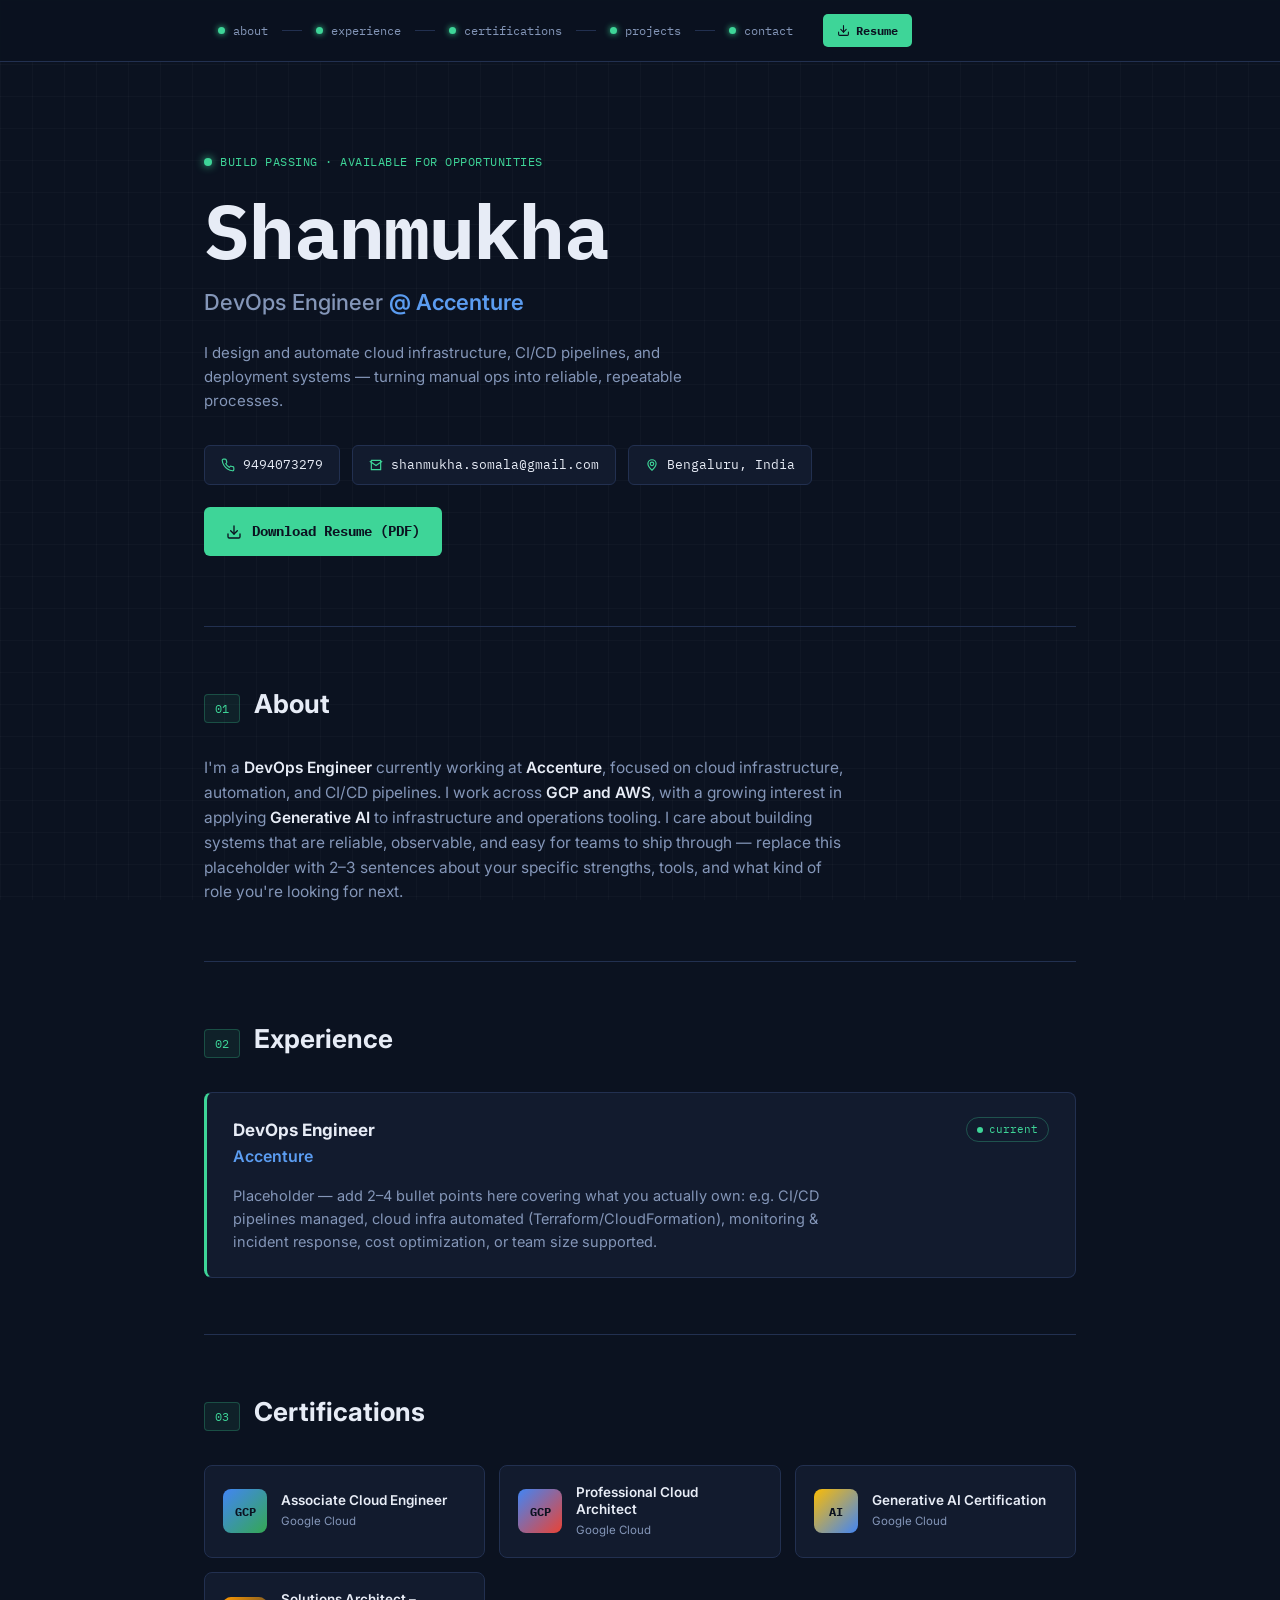
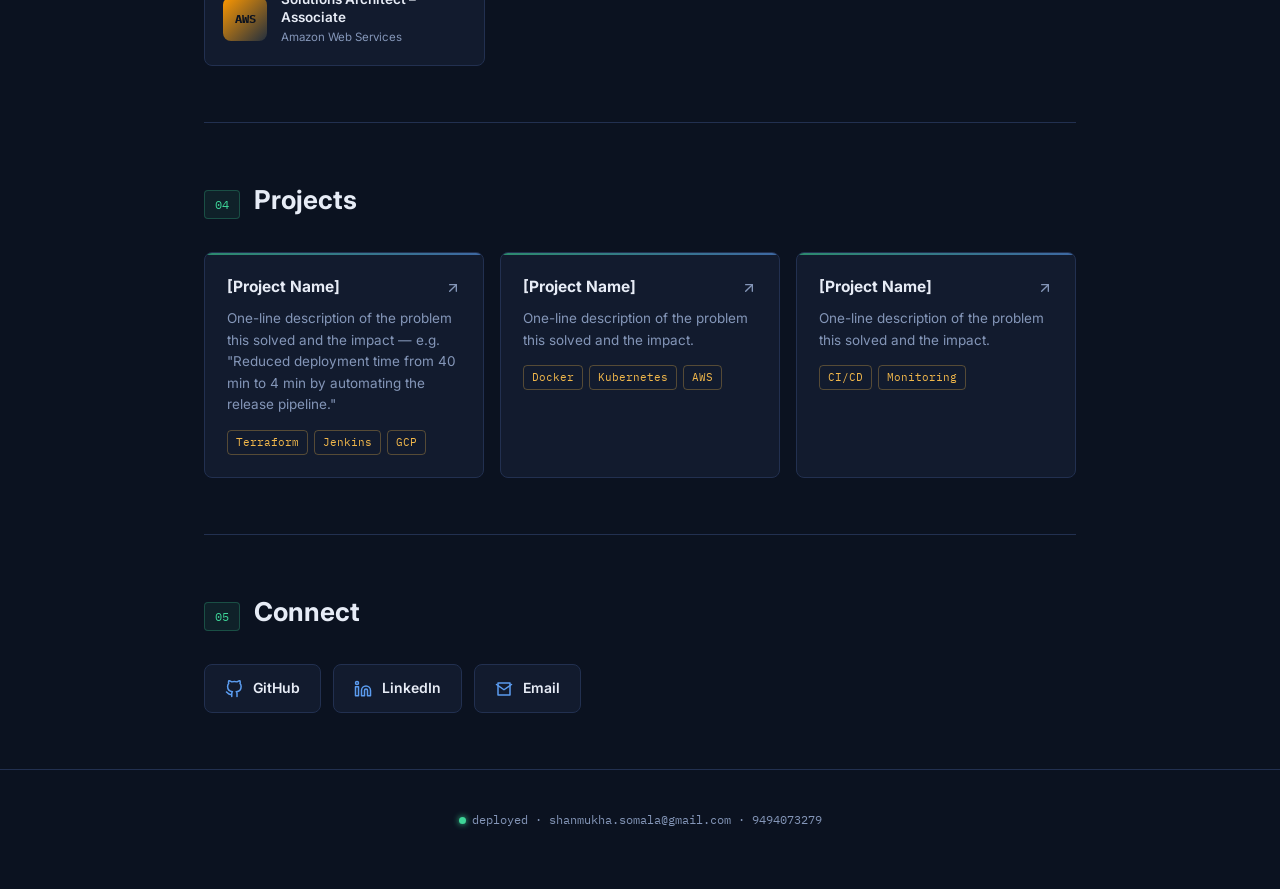
==== shanmukha-tech/index.html @ 74edc255 "version1" ====
<!DOCTYPE html>
<html lang="en">
<head>
<meta charset="UTF-8">
<meta name="viewport" content="width=device-width, initial-scale=1.0">
<title>Shanmukha — DevOps Engineer</title>
<link rel="preconnect" href="https://fonts.googleapis.com">
<link href="https://fonts.googleapis.com/css2?family=IBM+Plex+Mono:wght@400;500;600;700&family=Inter:wght@400;500;600;700;800&display=swap" rel="stylesheet">
<link rel="stylesheet" href="style.css">
</head>
<body>

<div class="bg-grid"></div>

<nav class="pipeline-nav">
  <div class="pipeline-track">
    <a class="pipe-stage" href="#about"><span class="pipe-dot"></span>about</a>
    <span class="pipe-connector"></span>
    <a class="pipe-stage" href="#experience"><span class="pipe-dot"></span>experience</a>
    <span class="pipe-connector"></span>
    <a class="pipe-stage" href="#certifications"><span class="pipe-dot"></span>certifications</a>
    <span class="pipe-connector"></span>
    <a class="pipe-stage" href="#projects"><span class="pipe-dot"></span>projects</a>
    <span class="pipe-connector"></span>
    <a class="pipe-stage" href="#contact"><span class="pipe-dot"></span>contact</a>
    <a class="nav-resume-btn" href="Shanmukha_DevOps_Resume.pdf" download>
      <svg viewBox="0 0 24 24" fill="none" stroke-width="2" stroke-linecap="round" stroke-linejoin="round"><path d="M21 15v4a2 2 0 0 1-2 2H5a2 2 0 0 1-2-2v-4"></path><polyline points="7 10 12 15 17 10"></polyline><line x1="12" y1="15" x2="12" y2="3"></line></svg>
      <span>Resume</span>
    </a>
  </div>
</nav>

<div class="wrap">

  <!-- HERO -->
  <section class="hero" style="border-top:none;">
    <div class="status-line"><span class="dot"></span>BUILD PASSING · AVAILABLE FOR OPPORTUNITIES</div>
    <h1 class="name">Shanmukha</h1>
    <div class="role">DevOps Engineer <span class="highlight">@ Accenture</span></div>
    <p class="tagline">I design and automate cloud infrastructure, CI/CD pipelines, and deployment systems — turning manual ops into reliable, repeatable processes.</p>

    <div class="contact-row">
      <a class="contact-chip" href="tel:+919494073279">
        <svg viewBox="0 0 24 24" fill="none" stroke-width="2" stroke-linecap="round" stroke-linejoin="round"><path d="M22 16.92v3a2 2 0 0 1-2.18 2 19.79 19.79 0 0 1-8.63-3.07 19.5 19.5 0 0 1-6-6 19.79 19.79 0 0 1-3.07-8.67A2 2 0 0 1 4.11 2h3a2 2 0 0 1 2 1.72c.127.96.361 1.903.7 2.81a2 2 0 0 1-.45 2.11L8.09 9.91a16 16 0 0 0 6 6l1.27-1.27a2 2 0 0 1 2.11-.45c.907.339 1.85.573 2.81.7A2 2 0 0 1 22 16.92z"></path></svg>
        9494073279
      </a>
      <a class="contact-chip email-link" href="https://mail.google.com/mail/?view=cm&fs=1&to=shanmukha.somala@gmail.com" target="_blank" rel="noopener">
        <svg viewBox="0 0 24 24" fill="none" stroke-width="2" stroke-linecap="round" stroke-linejoin="round"><path d="M4 4h16v16H4z"></path><path d="M22 6l-10 7L2 6"></path></svg>
        shanmukha.somala@gmail.com
      </a>
      <a class="contact-chip" href="#contact">
        <svg viewBox="0 0 24 24" fill="none" stroke-width="2" stroke-linecap="round" stroke-linejoin="round"><circle cx="12" cy="10" r="3"></circle><path d="M12 21s-7-6.1-7-11a7 7 0 0 1 14 0c0 4.9-7 11-7 11z"></path></svg>
        Bengaluru, India
      </a>
    </div>

    <a class="resume-cta" href="Shanmukha_DevOps_Resume.pdf" download>
      <svg viewBox="0 0 24 24" fill="none" stroke-width="2" stroke-linecap="round" stroke-linejoin="round"><path d="M21 15v4a2 2 0 0 1-2 2H5a2 2 0 0 1-2-2v-4"></path><polyline points="7 10 12 15 17 10"></polyline><line x1="12" y1="15" x2="12" y2="3"></line></svg>
      Download Resume (PDF)
    </a>
  </section>

  <!-- ABOUT -->
  <section id="about">
    <div class="section-head">
      <span class="section-tag">01</span>
      <h2 class="section-title">About</h2>
    </div>
    <p class="about-text">
      I'm a <strong>DevOps Engineer</strong> currently working at <strong>Accenture</strong>, focused on cloud infrastructure, automation, and CI/CD pipelines. I work across <strong>GCP and AWS</strong>, with a growing interest in applying <strong>Generative AI</strong> to infrastructure and operations tooling. I care about building systems that are reliable, observable, and easy for teams to ship through — replace this placeholder with 2–3 sentences about your specific strengths, tools, and what kind of role you're looking for next.
    </p>
  </section>

  <!-- EXPERIENCE -->
  <section id="experience">
    <div class="section-head">
      <span class="section-tag">02</span>
      <h2 class="section-title">Experience</h2>
    </div>
    <div class="exp-card">
      <div class="exp-top">
        <div>
          <div class="exp-role">DevOps Engineer</div>
          <div class="exp-org">Accenture</div>
        </div>
        <div class="exp-badge"><span class="dot"></span>current</div>
      </div>
      <p class="exp-desc">
        Placeholder — add 2–4 bullet points here covering what you actually own: e.g. CI/CD pipelines managed, cloud infra automated (Terraform/CloudFormation), monitoring & incident response, cost optimization, or team size supported.
      </p>
    </div>
  </section>

  <!-- CERTIFICATIONS -->
  <section id="certifications">
    <div class="section-head">
      <span class="section-tag">03</span>
      <h2 class="section-title">Certifications</h2>
    </div>
    <div class="cert-grid">

      <div class="cert-card">
        <div class="cert-badge" style="background:linear-gradient(135deg,#4285F4,#34A853);">GCP</div>
        <div>
          <div class="cert-name">Associate Cloud Engineer</div>
          <div class="cert-issuer">Google Cloud</div>
        </div>
      </div>

      <div class="cert-card">
        <div class="cert-badge" style="background:linear-gradient(135deg,#4285F4,#EA4335);">GCP</div>
        <div>
          <div class="cert-name">Professional Cloud Architect</div>
          <div class="cert-issuer">Google Cloud</div>
        </div>
      </div>

      <div class="cert-card">
        <div class="cert-badge" style="background:linear-gradient(135deg,#FBBC05,#4285F4);">AI</div>
        <div>
          <div class="cert-name">Generative AI Certification</div>
          <div class="cert-issuer">Google Cloud</div>
        </div>
      </div>

      <div class="cert-card">
        <div class="cert-badge" style="background:linear-gradient(135deg,#FF9900,#232F3E);">AWS</div>
        <div>
          <div class="cert-name">Solutions Architect – Associate</div>
          <div class="cert-issuer">Amazon Web Services</div>
        </div>
      </div>

    </div>
    <!-- <p class="placeholder-note">Note: I used simple monogram badges instead of the official provider logos to keep this file dependency-free and avoid trademark logo usage. Swap in the real cert badge images/logos from your credential emails if you'd like the authentic look — happy to wire that up if you share the image files.</p> -->
  </section>

  <!-- PROJECTS -->
  <section id="projects">
    <div class="section-head">
      <span class="section-tag">04</span>
      <h2 class="section-title">Projects</h2>
    </div>
    <div class="project-grid">
      <a class="project-card" href="https://github.com/your-username/project-one" target="_blank" rel="noopener">
        <div class="project-top">
          <div class="project-name">[Project Name]</div>
          <svg class="project-link-icon" viewBox="0 0 24 24" fill="none" stroke-width="2" stroke-linecap="round" stroke-linejoin="round"><path d="M7 17L17 7"></path><path d="M7 7h10v10"></path></svg>
        </div>
        <p class="project-desc">One-line description of the problem this solved and the impact — e.g. "Reduced deployment time from 40 min to 4 min by automating the release pipeline."</p>
        <div class="project-stack">
          <span class="stack-pill">Terraform</span>
          <span class="stack-pill">Jenkins</span>
          <span class="stack-pill">GCP</span>
        </div>
      </a>
      <a class="project-card" href="https://github.com/your-username/project-two" target="_blank" rel="noopener">
        <div class="project-top">
          <div class="project-name">[Project Name]</div>
          <svg class="project-link-icon" viewBox="0 0 24 24" fill="none" stroke-width="2" stroke-linecap="round" stroke-linejoin="round"><path d="M7 17L17 7"></path><path d="M7 7h10v10"></path></svg>
        </div>
        <p class="project-desc">One-line description of the problem this solved and the impact.</p>
        <div class="project-stack">
          <span class="stack-pill">Docker</span>
          <span class="stack-pill">Kubernetes</span>
          <span class="stack-pill">AWS</span>
        </div>
      </a>
      <a class="project-card" href="https://github.com/your-username/project-three" target="_blank" rel="noopener">
        <div class="project-top">
          <div class="project-name">[Project Name]</div>
          <svg class="project-link-icon" viewBox="0 0 24 24" fill="none" stroke-width="2" stroke-linecap="round" stroke-linejoin="round"><path d="M7 17L17 7"></path><path d="M7 7h10v10"></path></svg>
        </div>
        <p class="project-desc">One-line description of the problem this solved and the impact.</p>
        <div class="project-stack">
          <span class="stack-pill">CI/CD</span>
          <span class="stack-pill">Monitoring</span>
        </div>
      </a>
    </div>
    <!-- <p class="placeholder-note">These are placeholder project cards — the whole card links out to GitHub. Replace the href on each card (currently github.com/your-username/...) with your real repo URLs, plus the names, descriptions, and stack pills.</p> -->
  </section>

  <!-- CONTACT / SOCIALS -->
  <section id="contact">
    <div class="section-head">
      <span class="section-tag">05</span>
      <h2 class="section-title">Connect</h2>
    </div>
    <div class="social-row">
      <a class="social-chip" href="https://github.com/shanmukhac" target="_blank" rel="noopener">
        <svg viewBox="0 0 24 24" fill="none" stroke-width="2" stroke-linecap="round" stroke-linejoin="round"><path d="M9 19c-5 1.5-5-2.5-7-3m14 6v-3.87a3.37 3.37 0 0 0-.94-2.61c3.14-.35 6.44-1.54 6.44-7A5.44 5.44 0 0 0 20 4.77 5.07 5.07 0 0 0 19.91 1S18.73.65 16 2.48a13.38 13.38 0 0 0-7 0C6.27.65 5.09 1 5.09 1A5.07 5.07 0 0 0 5 4.77a5.44 5.44 0 0 0-1.5 3.78c0 5.42 3.3 6.61 6.44 7A3.37 3.37 0 0 0 9 18.13V22"></path></svg>
        GitHub
      </a>
      <a class="social-chip" href="https://www.linkedin.com/in/sshanmukha/" target="_blank" rel="noopener">
        <svg viewBox="0 0 24 24" fill="none" stroke-width="2" stroke-linecap="round" stroke-linejoin="round"><path d="M16 8a6 6 0 0 1 6 6v7h-4v-7a2 2 0 0 0-2-2 2 2 0 0 0-2 2v7h-4v-7a6 6 0 0 1 6-6z"></path><rect x="2" y="9" width="4" height="12"></rect><circle cx="4" cy="4" r="2"></circle></svg>
        LinkedIn
      </a>
      <a class="social-chip email-link" href="https://mail.google.com/mail/?view=cm&fs=1&to=shanmukha.somala@gmail.com" target="_blank" rel="noopener">
        <svg viewBox="0 0 24 24" fill="none" stroke-width="2" stroke-linecap="round" stroke-linejoin="round"><path d="M4 4h16v16H4z"></path><path d="M22 6l-10 7L2 6"></path></svg>
        Email
      </a>
    </div>
    <!-- <p class="placeholder-note">Replace the GitHub / LinkedIn links above with your actual profile URLs.</p> -->
  </section>

</div>

<footer>
  <div class="wrap">
    <div class="footer-status"><span class="dot"></span>deployed · shanmukha.somala@gmail.com · 9494073279</div>
  </div>
</footer>


<script>
  // On phones, use mailto: (opens the native mail app).
  // On desktop, keep the Gmail web compose link (most desktop users
  // don't have a mail app configured, but do have Gmail in browser).
  (function () {
    var isMobile = /Android|iPhone|iPad|iPod/i.test(navigator.userAgent);
    if (isMobile) {
      document.querySelectorAll('.email-link').forEach(function (link) {
        link.setAttribute('href', 'mailto:shanmukha@gmail.com');
        link.removeAttribute('target');
      });
    }
  })();
</script>
</body>
</html>
---- shanmukha-tech/style.css ----
:root{
    --bg: #0B1220;
    --panel: #121B2E;
    --panel-2: #16213A;
    --line: #223050;
    --text: #E7ECF6;
    --muted: #8496B8;
    --green: #3ED598;
    --amber: #F2B84B;
    --blue: #5B9CF0;
    --mono: 'IBM Plex Mono', monospace;
    --sans: 'Inter', sans-serif;
  }
  *{ box-sizing:border-box; margin:0; padding:0; }
  html{ scroll-behavior:smooth; }
  body{
    background:var(--bg);
    color:var(--text);
    font-family:var(--sans);
    line-height:1.6;
    -webkit-font-smoothing:antialiased;
  }
  a{ color:inherit; text-decoration:none; }
  .wrap{ max-width:920px; margin:0 auto; padding:0 24px; }

  /* background grid texture */
  .bg-grid{
    position:fixed; inset:0; z-index:-1;
    background-image:
      linear-gradient(rgba(255,255,255,0.025) 1px, transparent 1px),
      linear-gradient(90deg, rgba(255,255,255,0.025) 1px, transparent 1px);
    background-size: 32px 32px;
  }

  /* ---------- Pipeline Nav ---------- */
  .pipeline-nav{
    position:sticky; top:0; z-index:50;
    background:rgba(11,18,32,0.9);
    backdrop-filter:blur(8px);
    border-bottom:1px solid var(--line);
  }
  .pipeline-track{
    display:flex; align-items:center; gap:0;
    overflow-x:auto;
    padding:14px 24px;
    max-width:920px; margin:0 auto;
    font-family:var(--mono);
    font-size:12px;
  }
  .pipe-stage{
    display:flex; align-items:center; gap:8px;
    padding:6px 14px;
    white-space:nowrap;
    color:var(--muted);
    border-radius:4px;
    transition:color .2s, background .2s;
  }
  .pipe-stage:hover{ color:var(--text); background:var(--panel-2); }
  .pipe-dot{ width:7px; height:7px; border-radius:50%; background:var(--green); box-shadow:0 0 6px var(--green); flex-shrink:0; }
  .pipe-connector{ width:20px; height:1px; background:var(--line); flex-shrink:0; }

  .nav-resume-btn{
    display:flex; align-items:center; gap:6px;
    margin-left:16px;
    background:var(--green);
    color:#0B1220;
    font-weight:700;
    padding:7px 14px;
    border-radius:5px;
    white-space:nowrap;
    transition:transform .15s, box-shadow .15s;
  }
  .nav-resume-btn svg{ width:13px; height:13px; stroke:#0B1220; }
  .nav-resume-btn:hover{ transform:translateY(-1px); box-shadow:0 4px 14px rgba(62,213,152,0.35); }

  .resume-cta{
    display:inline-flex; align-items:center; gap:10px;
    margin-top:22px;
    background:var(--green);
    color:#0B1220;
    font-family:var(--mono);
    font-weight:700;
    font-size:14px;
    padding:13px 22px;
    border-radius:6px;
    box-shadow:0 0 0 rgba(62,213,152,0);
    transition:transform .18s, box-shadow .18s;
  }
  .resume-cta svg{ width:16px; height:16px; stroke:#0B1220; }
  .resume-cta:hover{ transform:translateY(-2px); box-shadow:0 8px 22px rgba(62,213,152,0.35); }

  @media(max-width:640px){
    .nav-resume-btn span{ display:none; }
  }

  /* ---------- Hero ---------- */
  .hero{ padding:90px 0 70px; }
  .status-line{
    font-family:var(--mono); font-size:12px; color:var(--green);
    display:flex; align-items:center; gap:8px; margin-bottom:22px;
    letter-spacing:0.5px;
  }
  .status-line .dot{ width:8px; height:8px; border-radius:50%; background:var(--green); box-shadow:0 0 8px var(--green); animation:pulse 2s infinite; }
  @keyframes pulse{ 0%,100%{opacity:1;} 50%{opacity:0.4;} }

  h1.name{
    font-family:var(--mono);
    font-size:clamp(42px, 8vw, 76px);
    font-weight:700;
    letter-spacing:-1px;
    line-height:1;
    color:var(--text);
  }
  .role{
    margin-top:16px;
    font-size:clamp(18px,3vw,22px);
    color:var(--muted);
    font-weight:500;
  }
  .role .highlight{ color:var(--blue); font-weight:600; }

  .tagline{
    margin-top:20px;
    max-width:520px;
    color:var(--muted);
    font-size:15px;
  }

  .contact-row{
    display:flex; flex-wrap:wrap; gap:12px;
    margin-top:32px;
  }
  .contact-chip{
    display:flex; align-items:center; gap:8px;
    background:var(--panel);
    border:1px solid var(--line);
    padding:9px 16px;
    border-radius:6px;
    font-size:13px;
    font-family:var(--mono);
    color:var(--text);
    transition:border-color .2s, transform .2s;
  }
  .contact-chip:hover{ border-color:var(--green); transform:translateY(-2px); }
  .contact-chip svg{ width:14px; height:14px; stroke:var(--green); flex-shrink:0; }

  /* ---------- Section shell ---------- */
  section{ padding:56px 0; border-top:1px solid var(--line); }
  .section-head{
    display:flex; align-items:baseline; gap:14px;
    margin-bottom:32px;
  }
  .section-tag{
    font-family:var(--mono); font-size:12px; color:var(--green);
    background:rgba(62,213,152,0.08);
    border:1px solid rgba(62,213,152,0.25);
    padding:4px 10px; border-radius:4px;
  }
  .section-title{ font-size:26px; font-weight:700; }

  /* ---------- About ---------- */
  .about-text{ color:var(--muted); font-size:15.5px; max-width:640px; }
  .about-text strong{ color:var(--text); font-weight:600; }

  /* ---------- Experience ---------- */
  .exp-card{
    background:var(--panel);
    border:1px solid var(--line);
    border-left:3px solid var(--green);
    border-radius:8px;
    padding:24px 26px;
  }
  .exp-top{ display:flex; justify-content:space-between; align-items:flex-start; flex-wrap:wrap; gap:10px; }
  .exp-role{ font-size:17px; font-weight:700; }
  .exp-org{ color:var(--blue); font-weight:600; }
  .exp-badge{
    font-family:var(--mono); font-size:11px; color:var(--green);
    border:1px solid rgba(62,213,152,0.3);
    padding:3px 10px; border-radius:20px;
    display:flex; align-items:center; gap:6px;
  }
  .exp-badge .dot{ width:6px; height:6px; border-radius:50%; background:var(--green); }
  .exp-desc{ margin-top:14px; color:var(--muted); font-size:14.5px; max-width:600px; }

  /* ---------- Certifications ---------- */
  .cert-grid{
    display:grid;
    grid-template-columns:repeat(auto-fit, minmax(210px,1fr));
    gap:14px;
  }
  .cert-card{
    background:var(--panel);
    border:1px solid var(--line);
    border-radius:8px;
    padding:18px;
    display:flex; align-items:center; gap:14px;
    transition:border-color .2s, transform .2s;
  }
  .cert-card:hover{ transform:translateY(-3px); border-color:var(--line); }
  .cert-badge{
    width:44px; height:44px; border-radius:8px; flex-shrink:0;
    display:flex; align-items:center; justify-content:center;
    font-family:var(--mono); font-weight:700; font-size:12px;
    color:#0B1220;
  }
  .cert-name{ font-size:13.5px; font-weight:600; line-height:1.3; }
  .cert-issuer{ font-size:11.5px; color:var(--muted); margin-top:2px; }

  /* ---------- Projects ---------- */
  .project-grid{
    display:grid;
    grid-template-columns:repeat(auto-fit, minmax(260px,1fr));
    gap:16px;
  }
  .project-card{
    background:var(--panel);
    border:1px solid var(--line);
    border-radius:8px;
    padding:22px;
    position:relative;
    overflow:hidden;
    display:block;
    transition:border-color .2s, transform .2s, background .2s;
  }
  .project-card::before{
    content:"";
    position:absolute; top:0; left:0; right:0; height:2px;
    background:linear-gradient(90deg, var(--green), var(--blue));
    opacity:0.6;
  }
  .project-card:hover{
    border-color:var(--green);
    transform:translateY(-3px);
    background:var(--panel-2);
  }
  .project-top{ display:flex; align-items:center; justify-content:space-between; gap:10px; }
  .project-name{ font-weight:700; font-size:15.5px; }
  .project-link-icon{ width:16px; height:16px; stroke:var(--muted); flex-shrink:0; transition:stroke .2s, transform .2s; }
  .project-card:hover .project-link-icon{ stroke:var(--green); transform:translate(2px,-2px); }
  .project-desc{ margin-top:8px; color:var(--muted); font-size:13.5px; }
  .project-stack{ margin-top:14px; display:flex; flex-wrap:wrap; gap:6px; }
  .stack-pill{
    font-family:var(--mono); font-size:10.5px; color:var(--amber);
    border:1px solid rgba(242,184,75,0.3);
    padding:3px 8px; border-radius:4px;
  }
  .placeholder-note{
    margin-top:20px; font-size:12.5px; color:var(--muted);
    font-family:var(--mono); border-left:2px solid var(--amber); padding-left:10px;
  }

  /* ---------- Socials / Footer ---------- */
  .social-row{ display:flex; flex-wrap:wrap; gap:12px; }
  .social-chip{
    display:flex; align-items:center; gap:10px;
    background:var(--panel); border:1px solid var(--line);
    padding:12px 20px; border-radius:8px;
    font-size:14px; font-weight:600;
    transition:border-color .2s, transform .2s;
  }
  .social-chip:hover{ border-color:var(--blue); transform:translateY(-2px); }
  .social-chip svg{ width:18px; height:18px; stroke:var(--blue); }

  footer{
    border-top:1px solid var(--line);
    padding:40px 0 60px;
    text-align:center;
  }
  .footer-status{
    font-family:var(--mono); font-size:12px; color:var(--muted);
  }
  .footer-status .dot{ width:7px; height:7px; border-radius:50%; background:var(--green); display:inline-block; margin-right:6px; box-shadow:0 0 6px var(--green); }

  @media(max-width:600px){
    .hero{ padding:60px 0 40px; }
    section{ padding:44px 0; }
  }
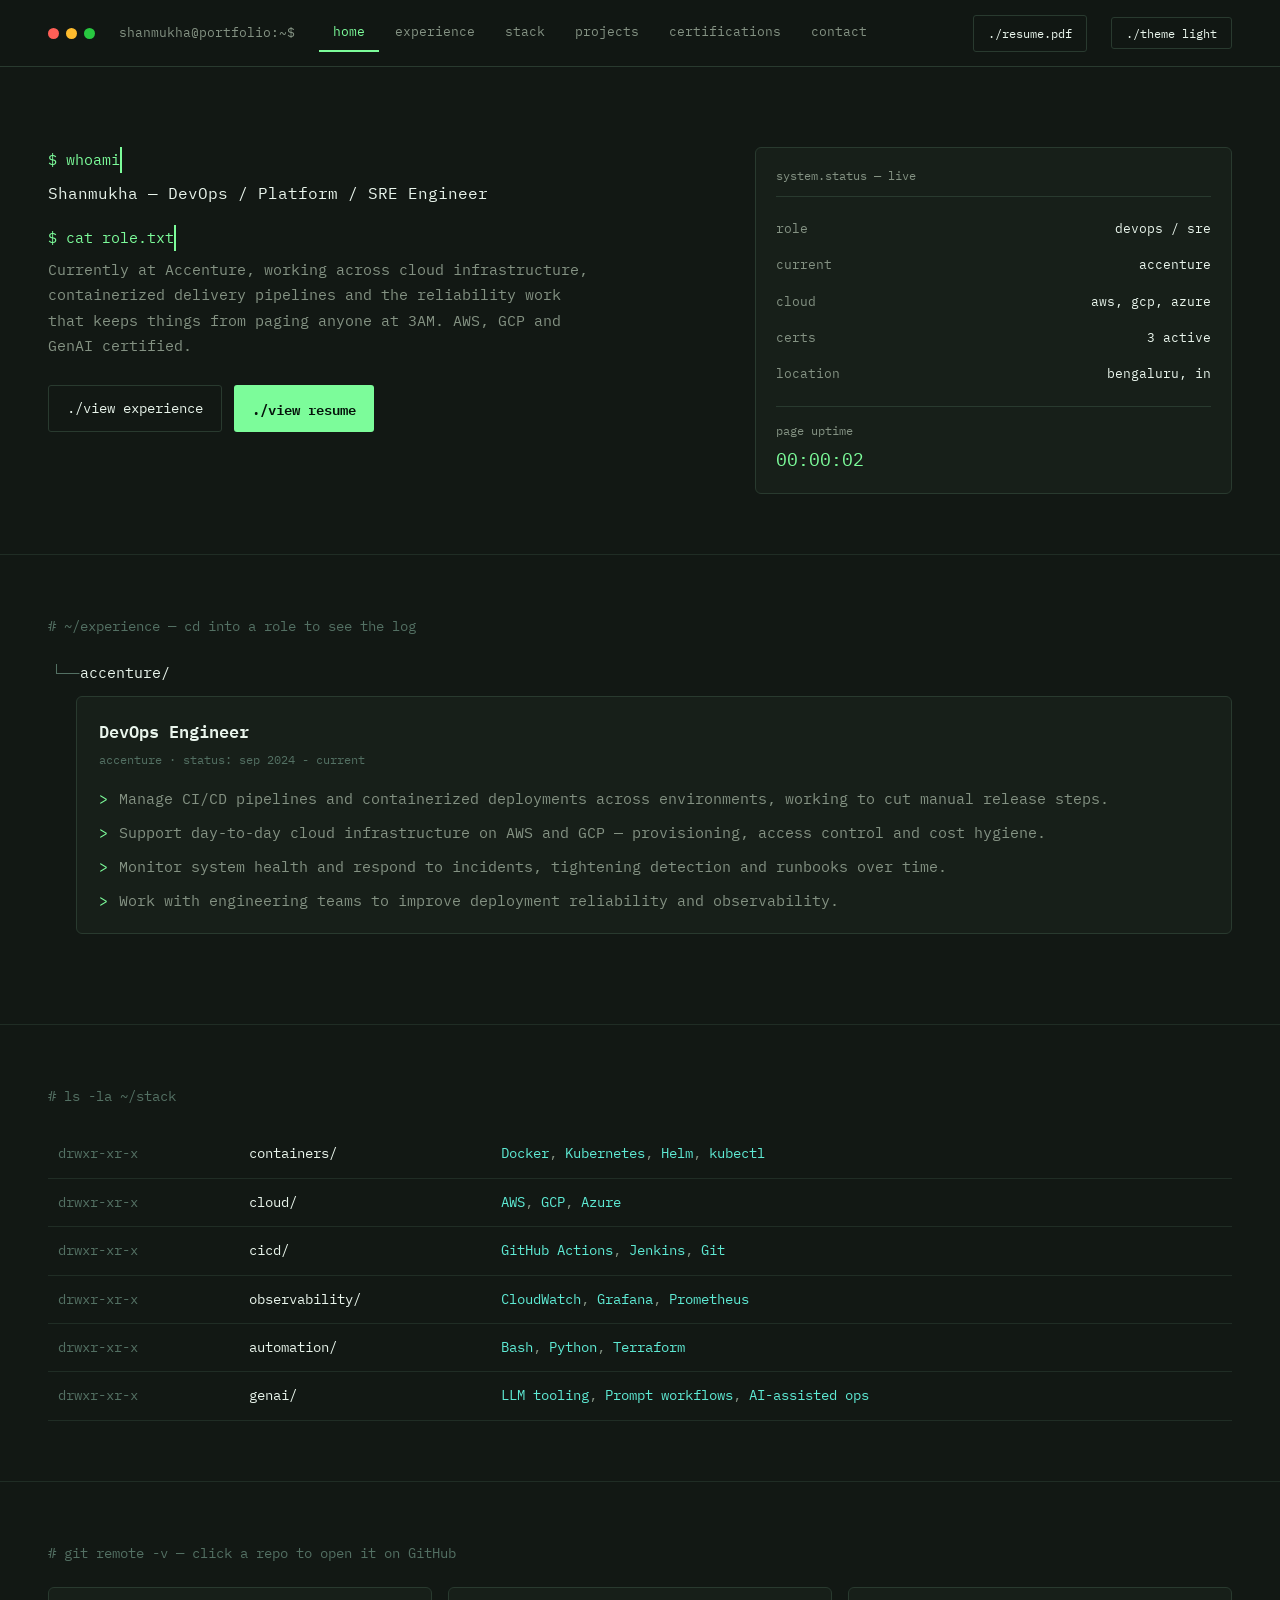
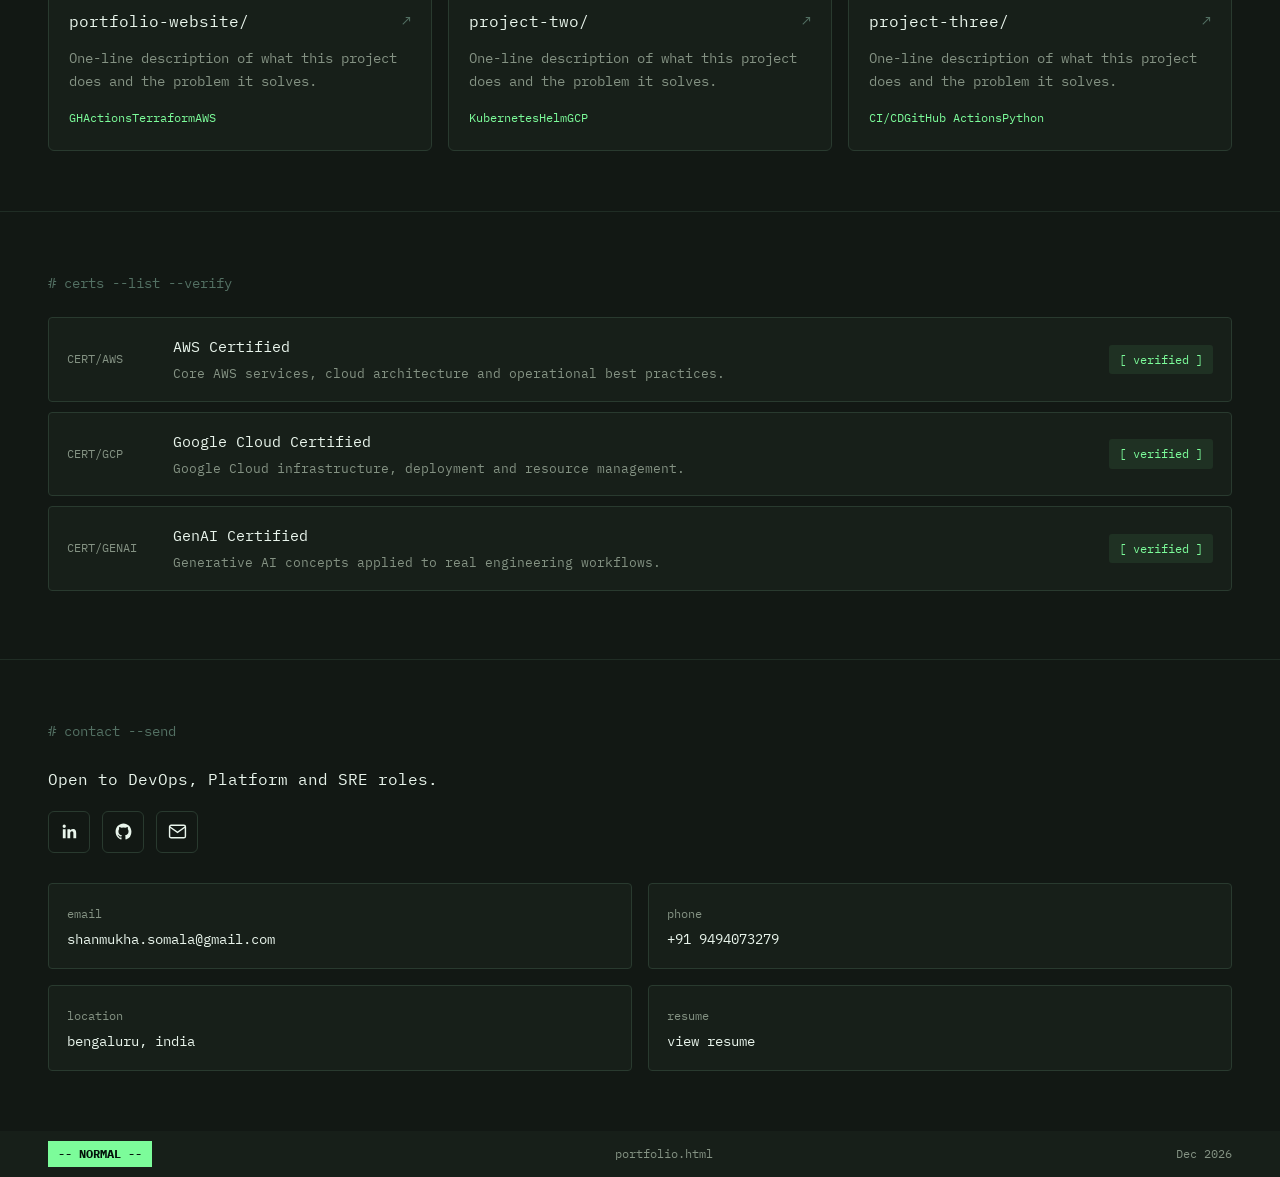
==== commit feb38558: "new-website-theme" ====
--- a/shanmukha-tech/index.html
+++ b/shanmukha-tech/index.html
@@ -1,231 +1,197 @@
 <!DOCTYPE html>
 <html lang="en">
 <head>
-<meta charset="UTF-8">
-<meta name="viewport" content="width=device-width, initial-scale=1.0">
-<title>Shanmukha — DevOps Engineer</title>
-<link rel="preconnect" href="https://fonts.googleapis.com">
-<link href="https://fonts.googleapis.com/css2?family=IBM+Plex+Mono:wght@400;500;600;700&family=Inter:wght@400;500;600;700;800&display=swap" rel="stylesheet">
+<meta charset="UTF-8" />
+<meta name="viewport" content="width=device-width, initial-scale=1.0" />
+<title>shanmukha@portfolio: ~</title>
+<meta name="description" content="Shanmukha — DevOps Engineer. AWS, GCP & GenAI certified." />
+<link rel="icon" type="image/svg+xml" href="data:image/svg+xml,%3Csvg xmlns='http://www.w3.org/2000/svg' viewBox='0 0 64 64'%3E%3Crect width='64' height='64' rx='12' fill='%230A0F0A'/%3E%3Ctext x='32' y='42' font-family='monospace' font-size='30' font-weight='700' fill='%237CFC9A' text-anchor='middle'%3E&gt;_%3C/text%3E%3C/svg%3E" />
+<link href="https://fonts.googleapis.com/css2?family=IBM+Plex+Mono:wght@400;500;600;700&display=swap" rel="stylesheet">
 <link rel="stylesheet" href="style.css">
 </head>
 <body>
 
-<div class="bg-grid"></div>
+<div class="titlebar">
+  <div class="dots"><span></span><span></span><span></span></div>
+  <span class="path">shanmukha@portfolio:~$</span>
+  <nav class="tabs" id="tabs">
+    <a class="tab active" href="#home">home</a>
+    <a class="tab" href="#experience">experience</a>
+    <a class="tab" href="#stack">stack</a>
+    <a class="tab" href="#projects">projects</a>
+    <a class="tab" href="#certifications">certifications</a>
+    <a class="tab" href="#contact">contact</a>
+  </nav>
+  <!-- Replace the href below with your actual Google Drive "view" link,
+       e.g. https://drive.google.com/file/d/1dHy4QUrtgDfbXy6TVg0ZnDCFoSsvsnTI/view?usp=drive_link
+       Keep target="_blank" so it opens the Drive preview, not a direct download. -->
+  <a class="resfile js-resume-link" href="https://drive.google.com/file/d/1dHy4QUrtgDfbXy6TVg0ZnDCFoSsvsnTI/view?usp=drive_link" target="_blank" rel="noopener">./resume.pdf</a>
+  <button class="theme-toggle" id="themeToggle" type="button" aria-pressed="false">./theme light</button>
+</div>
 
-<nav class="pipeline-nav">
-  <div class="pipeline-track">
-    <a class="pipe-stage" href="#about"><span class="pipe-dot"></span>about</a>
-    <span class="pipe-connector"></span>
-    <a class="pipe-stage" href="#experience"><span class="pipe-dot"></span>experience</a>
-    <span class="pipe-connector"></span>
-    <a class="pipe-stage" href="#certifications"><span class="pipe-dot"></span>certifications</a>
-    <span class="pipe-connector"></span>
-    <a class="pipe-stage" href="#projects"><span class="pipe-dot"></span>projects</a>
-    <span class="pipe-connector"></span>
-    <a class="pipe-stage" href="#contact"><span class="pipe-dot"></span>contact</a>
-    <a class="nav-resume-btn" href="Shanmukha_DevOps_Resume.pdf" download>
-      <svg viewBox="0 0 24 24" fill="none" stroke-width="2" stroke-linecap="round" stroke-linejoin="round"><path d="M21 15v4a2 2 0 0 1-2 2H5a2 2 0 0 1-2-2v-4"></path><polyline points="7 10 12 15 17 10"></polyline><line x1="12" y1="15" x2="12" y2="3"></line></svg>
-      <span>Resume</span>
-    </a>
-  </div>
-</nav>
+<main>
+  <section class="hero" id="home">
+    <div class="hero-grid">
+      <div>
+        <div class="term-line"><span class="prompt">$</span> <span class="type-line" id="typeLine1"></span></div>
+        <div class="term-out" id="typeOut1" style="opacity:0;">Shanmukha — DevOps / Platform / SRE Engineer</div>
+        <div class="term-line" style="margin-top:16px;"><span class="prompt">$</span> <span class="type-line" id="typeLine2"></span></div>
+        <p class="lead">Currently at Accenture, working across cloud infrastructure, containerized
+          delivery pipelines and the reliability work that keeps things from paging anyone
+          at 3AM. AWS, GCP and GenAI certified.</p>
+        <div class="cta-row">
+          <a href="#experience" class="btn btn-outline">./view experience</a>
+          <a href="https://drive.google.com/file/d/1dHy4QUrtgDfbXy6TVg0ZnDCFoSsvsnTI/view?usp=drive_link" target="_blank" rel="noopener" class="btn btn-solid js-resume-link">./view resume</a>
+        </div>
+      </div>
 
-<div class="wrap">
-
-  <!-- HERO -->
-  <section class="hero" style="border-top:none;">
-    <div class="status-line"><span class="dot"></span>BUILD PASSING · AVAILABLE FOR OPPORTUNITIES</div>
-    <h1 class="name">Shanmukha</h1>
-    <div class="role">DevOps Engineer <span class="highlight">@ Accenture</span></div>
-    <p class="tagline">I design and automate cloud infrastructure, CI/CD pipelines, and deployment systems — turning manual ops into reliable, repeatable processes.</p>
-
-    <div class="contact-row">
-      <a class="contact-chip" href="tel:+919494073279">
-        <svg viewBox="0 0 24 24" fill="none" stroke-width="2" stroke-linecap="round" stroke-linejoin="round"><path d="M22 16.92v3a2 2 0 0 1-2.18 2 19.79 19.79 0 0 1-8.63-3.07 19.5 19.5 0 0 1-6-6 19.79 19.79 0 0 1-3.07-8.67A2 2 0 0 1 4.11 2h3a2 2 0 0 1 2 1.72c.127.96.361 1.903.7 2.81a2 2 0 0 1-.45 2.11L8.09 9.91a16 16 0 0 0 6 6l1.27-1.27a2 2 0 0 1 2.11-.45c.907.339 1.85.573 2.81.7A2 2 0 0 1 22 16.92z"></path></svg>
-        9494073279
-      </a>
-      <a class="contact-chip email-link" href="https://mail.google.com/mail/?view=cm&fs=1&to=shanmukha.somala@gmail.com" target="_blank" rel="noopener">
-        <svg viewBox="0 0 24 24" fill="none" stroke-width="2" stroke-linecap="round" stroke-linejoin="round"><path d="M4 4h16v16H4z"></path><path d="M22 6l-10 7L2 6"></path></svg>
-        shanmukha.somala@gmail.com
-      </a>
-      <a class="contact-chip" href="#contact">
-        <svg viewBox="0 0 24 24" fill="none" stroke-width="2" stroke-linecap="round" stroke-linejoin="round"><circle cx="12" cy="10" r="3"></circle><path d="M12 21s-7-6.1-7-11a7 7 0 0 1 14 0c0 4.9-7 11-7 11z"></path></svg>
-        Bengaluru, India
-      </a>
-    </div>
-
-    <a class="resume-cta" href="Shanmukha_DevOps_Resume.pdf" download>
-      <svg viewBox="0 0 24 24" fill="none" stroke-width="2" stroke-linecap="round" stroke-linejoin="round"><path d="M21 15v4a2 2 0 0 1-2 2H5a2 2 0 0 1-2-2v-4"></path><polyline points="7 10 12 15 17 10"></polyline><line x1="12" y1="15" x2="12" y2="3"></line></svg>
-      Download Resume (PDF)
-    </a>
-  </section>
-
-  <!-- ABOUT -->
-  <section id="about">
-    <div class="section-head">
-      <span class="section-tag">01</span>
-      <h2 class="section-title">About</h2>
-    </div>
-    <p class="about-text">
-      I'm a <strong>DevOps Engineer</strong> currently working at <strong>Accenture</strong>, focused on cloud infrastructure, automation, and CI/CD pipelines. I work across <strong>GCP and AWS</strong>, with a growing interest in applying <strong>Generative AI</strong> to infrastructure and operations tooling. I care about building systems that are reliable, observable, and easy for teams to ship through — replace this placeholder with 2–3 sentences about your specific strengths, tools, and what kind of role you're looking for next.
-    </p>
-  </section>
-
-  <!-- EXPERIENCE -->
-  <section id="experience">
-    <div class="section-head">
-      <span class="section-tag">02</span>
-      <h2 class="section-title">Experience</h2>
-    </div>
-    <div class="exp-card">
-      <div class="exp-top">
-        <div>
-          <div class="exp-role">DevOps Engineer</div>
-          <div class="exp-org">Accenture</div>
+      <div class="monitor">
+        <div class="mtitle">system.status — live</div>
+        <div class="row"><span class="k">role</span><span class="v">devops / sre</span></div>
+        <div class="row"><span class="k">current</span><span class="v">accenture</span></div>
+        <div class="row"><span class="k">cloud</span><span class="v">aws, gcp, azure</span></div>
+        <div class="row"><span class="k">certs</span><span class="v">3 active</span></div>
+        <div class="row"><span class="k">location</span><span class="v">bengaluru, in</span></div>
+        <div class="uptime-box">
+          <div class="k">page uptime</div>
+          <div class="v" id="uptime">00:00:00</div>
         </div>
-        <div class="exp-badge"><span class="dot"></span>current</div>
       </div>
-      <p class="exp-desc">
-        Placeholder — add 2–4 bullet points here covering what you actually own: e.g. CI/CD pipelines managed, cloud infra automated (Terraform/CloudFormation), monitoring & incident response, cost optimization, or team size supported.
-      </p>
     </div>
   </section>
 
-  <!-- CERTIFICATIONS -->
-  <section id="certifications">
-    <div class="section-head">
-      <span class="section-tag">03</span>
-      <h2 class="section-title">Certifications</h2>
+  <section id="experience" class="reveal">
+    <div class="comment"># ~/experience — cd into a role to see the log</div>
+    <div class="tree">
+      <div class="tnode last"><span class="fname">accenture/</span></div>
     </div>
-    <div class="cert-grid">
-
-      <div class="cert-card">
-        <div class="cert-badge" style="background:linear-gradient(135deg,#4285F4,#34A853);">GCP</div>
-        <div>
-          <div class="cert-name">Associate Cloud Engineer</div>
-          <div class="cert-issuer">Google Cloud</div>
-        </div>
-      </div>
-
-      <div class="cert-card">
-        <div class="cert-badge" style="background:linear-gradient(135deg,#4285F4,#EA4335);">GCP</div>
-        <div>
-          <div class="cert-name">Professional Cloud Architect</div>
-          <div class="cert-issuer">Google Cloud</div>
-        </div>
-      </div>
-
-      <div class="cert-card">
-        <div class="cert-badge" style="background:linear-gradient(135deg,#FBBC05,#4285F4);">AI</div>
-        <div>
-          <div class="cert-name">Generative AI Certification</div>
-          <div class="cert-issuer">Google Cloud</div>
-        </div>
-      </div>
-
-      <div class="cert-card">
-        <div class="cert-badge" style="background:linear-gradient(135deg,#FF9900,#232F3E);">AWS</div>
-        <div>
-          <div class="cert-name">Solutions Architect – Associate</div>
-          <div class="cert-issuer">Amazon Web Services</div>
-        </div>
-      </div>
-
+    <div class="exp-card">
+      <div class="role">DevOps Engineer</div>
+      <div class="meta">accenture · status: sep 2024 - current</div>
+      <ul>
+        <li>Manage CI/CD pipelines and containerized deployments across environments, working to cut manual release steps.</li>
+        <li>Support day-to-day cloud infrastructure on AWS and GCP — provisioning, access control and cost hygiene.</li>
+        <li>Monitor system health and respond to incidents, tightening detection and runbooks over time.</li>
+        <li>Work with engineering teams to improve deployment reliability and observability.</li>
+      </ul>
     </div>
-    <!-- <p class="placeholder-note">Note: I used simple monogram badges instead of the official provider logos to keep this file dependency-free and avoid trademark logo usage. Swap in the real cert badge images/logos from your credential emails if you'd like the authentic look — happy to wire that up if you share the image files.</p> -->
   </section>
 
-  <!-- PROJECTS -->
-  <section id="projects">
-    <div class="section-head">
-      <span class="section-tag">04</span>
-      <h2 class="section-title">Projects</h2>
-    </div>
-    <div class="project-grid">
-      <a class="project-card" href="https://github.com/your-username/project-one" target="_blank" rel="noopener">
-        <div class="project-top">
-          <div class="project-name">[Project Name]</div>
-          <svg class="project-link-icon" viewBox="0 0 24 24" fill="none" stroke-width="2" stroke-linecap="round" stroke-linejoin="round"><path d="M7 17L17 7"></path><path d="M7 7h10v10"></path></svg>
+  <section id="stack" class="reveal">
+    <div class="comment"># ls -la ~/stack</div>
+    <table class="listing">
+      <tr><td class="perm">drwxr-xr-x</td><td class="fname">containers/</td><td class="items"><span>Docker</span><span>Kubernetes</span><span>Helm</span><span>kubectl</span></td></tr>
+      <tr><td class="perm">drwxr-xr-x</td><td class="fname">cloud/</td><td class="items"><span>AWS</span><span>GCP</span><span>Azure</span></td></tr>
+      <tr><td class="perm">drwxr-xr-x</td><td class="fname">cicd/</td><td class="items"><span>GitHub Actions</span><span>Jenkins</span><span>Git</span></td></tr>
+      <tr><td class="perm">drwxr-xr-x</td><td class="fname">observability/</td><td class="items"><span>CloudWatch</span><span>Grafana</span><span>Prometheus</span></td></tr>
+      <tr><td class="perm">drwxr-xr-x</td><td class="fname">automation/</td><td class="items"><span>Bash</span><span>Python</span><span>Terraform</span></td></tr>
+      <tr><td class="perm">drwxr-xr-x</td><td class="fname">genai/</td><td class="items"><span>LLM tooling</span><span>Prompt workflows</span><span>AI-assisted ops</span></td></tr>
+    </table>
+  </section>
+
+  <section id="projects" class="reveal">
+    <div class="comment"># git remote -v — click a repo to open it on GitHub</div>
+    <!-- Replace each href below with your real GitHub repo URL, and
+         swap in your actual project names / descriptions / tech tags. -->
+    <div class="proj-grid">
+      <a class="proj-card" href="https://github.com/shanmukhac/shanmukha-tech" target="_blank" rel="noopener">
+        <div class="proj-top">
+          <span class="fname">portfolio-website/</span>
+          <span class="arrow">↗</span>
         </div>
-        <p class="project-desc">One-line description of the problem this solved and the impact — e.g. "Reduced deployment time from 40 min to 4 min by automating the release pipeline."</p>
-        <div class="project-stack">
-          <span class="stack-pill">Terraform</span>
-          <span class="stack-pill">Jenkins</span>
-          <span class="stack-pill">GCP</span>
+        <p class="proj-desc">One-line description of what this project does and the problem it solves.</p>
+        <div class="items"><span>GHActions</span><span>Terraform</span><span>AWS</span></div>
+      </a>
+      <a class="proj-card" href="https://github.com/YOUR-USERNAME/project-two" target="_blank" rel="noopener">
+        <div class="proj-top">
+          <span class="fname">project-two/</span>
+          <span class="arrow">↗</span>
         </div>
+        <p class="proj-desc">One-line description of what this project does and the problem it solves.</p>
+        <div class="items"><span>Kubernetes</span><span>Helm</span><span>GCP</span></div>
       </a>
-      <a class="project-card" href="https://github.com/your-username/project-two" target="_blank" rel="noopener">
-        <div class="project-top">
-          <div class="project-name">[Project Name]</div>
-          <svg class="project-link-icon" viewBox="0 0 24 24" fill="none" stroke-width="2" stroke-linecap="round" stroke-linejoin="round"><path d="M7 17L17 7"></path><path d="M7 7h10v10"></path></svg>
+      <a class="proj-card" href="https://github.com/YOUR-USERNAME/project-three" target="_blank" rel="noopener">
+        <div class="proj-top">
+          <span class="fname">project-three/</span>
+          <span class="arrow">↗</span>
         </div>
-        <p class="project-desc">One-line description of the problem this solved and the impact.</p>
-        <div class="project-stack">
-          <span class="stack-pill">Docker</span>
-          <span class="stack-pill">Kubernetes</span>
-          <span class="stack-pill">AWS</span>
-        </div>
-      </a>
-      <a class="project-card" href="https://github.com/your-username/project-three" target="_blank" rel="noopener">
-        <div class="project-top">
-          <div class="project-name">[Project Name]</div>
-          <svg class="project-link-icon" viewBox="0 0 24 24" fill="none" stroke-width="2" stroke-linecap="round" stroke-linejoin="round"><path d="M7 17L17 7"></path><path d="M7 7h10v10"></path></svg>
-        </div>
-        <p class="project-desc">One-line description of the problem this solved and the impact.</p>
-        <div class="project-stack">
-          <span class="stack-pill">CI/CD</span>
-          <span class="stack-pill">Monitoring</span>
-        </div>
+        <p class="proj-desc">One-line description of what this project does and the problem it solves.</p>
+        <div class="items"><span>CI/CD</span><span>GitHub Actions</span><span>Python</span></div>
       </a>
     </div>
-    <!-- <p class="placeholder-note">These are placeholder project cards — the whole card links out to GitHub. Replace the href on each card (currently github.com/your-username/...) with your real repo URLs, plus the names, descriptions, and stack pills.</p> -->
   </section>
 
-  <!-- CONTACT / SOCIALS -->
-  <section id="contact">
-    <div class="section-head">
-      <span class="section-tag">05</span>
-      <h2 class="section-title">Connect</h2>
+  <section id="certifications" class="reveal">
+    <div class="comment"># certs --list --verify</div>
+    <div class="cert-log">
+      <div class="cert-item">
+        <span class="code">CERT/AWS</span>
+        <span><span class="name">AWS Certified</span><div class="desc">Core AWS services, cloud architecture and operational best practices.</div></span>
+        <span class="ok">[ verified ]</span>
+      </div>
+      <div class="cert-item">
+        <span class="code">CERT/GCP</span>
+        <span><span class="name">Google Cloud Certified</span><div class="desc">Google Cloud infrastructure, deployment and resource management.</div></span>
+        <span class="ok">[ verified ]</span>
+      </div>
+      <div class="cert-item">
+        <span class="code">CERT/GENAI</span>
+        <span><span class="name">GenAI Certified</span><div class="desc">Generative AI concepts applied to real engineering workflows.</div></span>
+        <span class="ok">[ verified ]</span>
+      </div>
     </div>
+  </section>
+
+  <section id="contact" class="reveal" style="border-bottom:none;">
+    <div class="comment"># contact --send</div>
+    <div class="term-out">Open to DevOps, Platform and SRE roles.</div>
+
+    <!-- Replace the LinkedIn and GitHub hrefs below with your real profile URLs -->
     <div class="social-row">
-      <a class="social-chip" href="https://github.com/shanmukhac" target="_blank" rel="noopener">
-        <svg viewBox="0 0 24 24" fill="none" stroke-width="2" stroke-linecap="round" stroke-linejoin="round"><path d="M9 19c-5 1.5-5-2.5-7-3m14 6v-3.87a3.37 3.37 0 0 0-.94-2.61c3.14-.35 6.44-1.54 6.44-7A5.44 5.44 0 0 0 20 4.77 5.07 5.07 0 0 0 19.91 1S18.73.65 16 2.48a13.38 13.38 0 0 0-7 0C6.27.65 5.09 1 5.09 1A5.07 5.07 0 0 0 5 4.77a5.44 5.44 0 0 0-1.5 3.78c0 5.42 3.3 6.61 6.44 7A3.37 3.37 0 0 0 9 18.13V22"></path></svg>
-        GitHub
+      <a class="social-btn" href="https://www.linkedin.com/in/sshanmukha/" target="_blank" rel="noopener" aria-label="LinkedIn">
+        <svg width="19" height="19" viewBox="0 0 24 24" fill="currentColor"><path d="M20.45 20.45h-3.55v-5.57c0-1.33-.03-3.04-1.85-3.04-1.86 0-2.14 1.45-2.14 2.94v5.67H9.36V9h3.41v1.56h.05c.48-.9 1.64-1.85 3.37-1.85 3.6 0 4.27 2.37 4.27 5.45v6.29zM5.34 7.43a2.06 2.06 0 1 1 0-4.12 2.06 2.06 0 0 1 0 4.12zM7.11 20.45H3.56V9h3.55v11.45z"/></svg>
       </a>
-      <a class="social-chip" href="https://www.linkedin.com/in/sshanmukha/" target="_blank" rel="noopener">
-        <svg viewBox="0 0 24 24" fill="none" stroke-width="2" stroke-linecap="round" stroke-linejoin="round"><path d="M16 8a6 6 0 0 1 6 6v7h-4v-7a2 2 0 0 0-2-2 2 2 0 0 0-2 2v7h-4v-7a6 6 0 0 1 6-6z"></path><rect x="2" y="9" width="4" height="12"></rect><circle cx="4" cy="4" r="2"></circle></svg>
-        LinkedIn
+      <a class="social-btn" href="https://github.com/shanmukhac" target="_blank" rel="noopener" aria-label="GitHub">
+        <svg width="19" height="19" viewBox="0 0 24 24" fill="currentColor"><path d="M12 2C6.48 2 2 6.58 2 12.25c0 4.53 2.87 8.37 6.84 9.73.5.1.68-.22.68-.5 0-.24-.01-1.04-.01-1.88-2.78.62-3.37-1.22-3.37-1.22-.46-1.2-1.11-1.52-1.11-1.52-.9-.63.07-.62.07-.62 1 .07 1.53 1.05 1.53 1.05.89 1.55 2.34 1.11 2.91.85.09-.66.35-1.11.63-1.37-2.22-.26-4.56-1.14-4.56-5.07 0-1.12.39-2.03 1.03-2.75-.1-.26-.45-1.31.1-2.73 0 0 .84-.28 2.75 1.05a9.29 9.29 0 0 1 5 0c1.91-1.33 2.75-1.05 2.75-1.05.55 1.42.2 2.47.1 2.73.64.72 1.03 1.63 1.03 2.75 0 3.94-2.34 4.8-4.57 5.06.36.32.68.95.68 1.92 0 1.39-.01 2.51-.01 2.85 0 .28.18.6.69.5A10.26 10.26 0 0 0 22 12.25C22 6.58 17.52 2 12 2z"/></svg>
       </a>
-      <a class="social-chip email-link" href="https://mail.google.com/mail/?view=cm&fs=1&to=shanmukha.somala@gmail.com" target="_blank" rel="noopener">
-        <svg viewBox="0 0 24 24" fill="none" stroke-width="2" stroke-linecap="round" stroke-linejoin="round"><path d="M4 4h16v16H4z"></path><path d="M22 6l-10 7L2 6"></path></svg>
-        Email
+      <a class="social-btn js-email-link" href="mailto:shanmukha.somala@gmail.com" data-to="shanmukha.somala@gmail.com" data-subject="Opportunity — DevOps/Platform/SRE role" aria-label="Email">
+        <svg width="19" height="19" viewBox="0 0 24 24" fill="none" stroke="currentColor" stroke-width="1.8"><rect x="2" y="4" width="20" height="16" rx="2"/><path d="m22 6-10 7L2 6"/></svg>
       </a>
     </div>
-    <!-- <p class="placeholder-note">Replace the GitHub / LinkedIn links above with your actual profile URLs.</p> -->
+    <div class="contact-grid">
+      <a class="cline js-email-link" href="mailto:shanmukha.somala@gmail.com" data-to="shanmukha.somala@gmail.com" data-subject="Opportunity — DevOps/Platform/SRE role" id="emailLine">
+        <span><span class="k">email</span><div class="v">shanmukha.somala@gmail.com</div></span>
+        <span class="copied-tag" id="copiedTag">click to email</span>
+      </a>
+      <a class="cline" href="tel:+919494073279">
+        <span><span class="k">phone</span><div class="v">+91 9494073279</div></span>
+      </a>
+      <div class="cline"><span><span class="k">location</span><div class="v">bengaluru, india</div></span></div>
+      <a class="cline js-resume-link" href="https://drive.google.com/file/d/1dHy4QUrtgDfbXy6TVg0ZnDCFoSsvsnTI/view?usp=drive_link" target="_blank" rel="noopener"><span><span class="k">resume</span><div class="v">view resume</div></span></a>
+    </div>
   </section>
-
-</div>
+</main>
 
 <footer>
-  <div class="wrap">
-    <div class="footer-status"><span class="dot"></span>deployed · shanmukha.somala@gmail.com · 9494073279</div>
-  </div>
+  <span class="mode">-- NORMAL --</span>
+  <span class="status-mid">portfolio.html</span>
+  <span class="status-right mono" id="deployDate"></span>
 </footer>
 
 
-<script>
-  // On phones, use mailto: (opens the native mail app).
-  // On desktop, keep the Gmail web compose link (most desktop users
-  // don't have a mail app configured, but do have Gmail in browser).
-  (function () {
-    var isMobile = /Android|iPhone|iPad|iPod/i.test(navigator.userAgent);
-    if (isMobile) {
-      document.querySelectorAll('.email-link').forEach(function (link) {
-        link.setAttribute('href', 'mailto:shanmukha@gmail.com');
-        link.removeAttribute('target');
-      });
-    }
-  })();
-</script>
+<div class="resume-modal" id="resumeModal" aria-hidden="true">
+  <div class="resume-modal-backdrop" id="resumeBackdrop"></div>
+  <div class="resume-modal-panel" role="dialog" aria-modal="true" aria-label="Resume preview">
+    <div class="resume-modal-bar">
+      <div class="dots"><span></span><span></span><span></span></div>
+      <span class="path">resume.pdf</span>
+      <a id="resumeOpenNew" class="resfile" href="#" target="_blank" rel="noopener">open in drive ↗</a>
+      <button class="theme-toggle" id="resumeClose" aria-label="Close resume preview">./close</button>
+    </div>
+    <iframe id="resumeFrame" src="" title="Resume PDF preview" loading="lazy"></iframe>
+    </div>
+</div>
+
+<script src="script.js"></script>
 </body>
-</html>
+</html>
--- a/shanmukha-tech/style.css
+++ b/shanmukha-tech/style.css
@@ -1,277 +1,270 @@
 :root{
-    --bg: #0B1220;
-    --panel: #121B2E;
-    --panel-2: #16213A;
-    --line: #223050;
-    --text: #E7ECF6;
-    --muted: #8496B8;
-    --green: #3ED598;
-    --amber: #F2B84B;
-    --blue: #5B9CF0;
-    --mono: 'IBM Plex Mono', monospace;
-    --sans: 'Inter', sans-serif;
-  }
-  *{ box-sizing:border-box; margin:0; padding:0; }
+    --bg:#121814; --bg-panel:#171F19; --bg-alt:#141C17;
+    --border:#293A2F; --border-soft:#202D25;
+    --green:#7CFC9A; --green-dim:#537063; --green-soft:#33422F;
+    --white:#E9F5EC; --muted:#849283;
+    --cyan:#5EEAD4; --titlebar-bg: rgba(18,24,20,0.92);
+  }
+  :root[data-theme="light"]{
+    --bg:#F5F2E7; --bg-panel:#ECE7D6; --bg-alt:#F0EBDA;
+    --border:#DAD3BC; --border-soft:#E2DCC5;
+    --green:#1E7A4C; --green-dim:#5C7860; --green-soft:#CFE3D2;
+    --white:#181712; --muted:#6B6555;
+    --cyan:#0E7C77; --titlebar-bg: rgba(245,242,231,0.92);
+  }
+  *{ box-sizing:border-box; }
   html{ scroll-behavior:smooth; }
+  @media (prefers-reduced-motion: reduce){
+    html{ scroll-behavior:auto; }
+    *{ animation-duration:.001ms !important; animation-iteration-count:1 !important; transition-duration:.001ms !important; }
+  }
   body{
-    background:var(--bg);
-    color:var(--text);
-    font-family:var(--sans);
-    line-height:1.6;
+    margin:0; background:var(--bg); color:var(--green);
+    font-family:'IBM Plex Mono', monospace; font-size:15px; line-height:1.7;
     -webkit-font-smoothing:antialiased;
+    transition: background-color .25s ease, color .25s ease;
+  }
+  body, .titlebar, .monitor, .exp-card, .cert-item, .cline, .listing tr, footer, .resfile, .btn-outline, .proj-card, .social-btn, .theme-toggle{
+    transition: background-color .25s ease, border-color .25s ease, color .25s ease;
   }
   a{ color:inherit; text-decoration:none; }
-  .wrap{ max-width:920px; margin:0 auto; padding:0 24px; }
-
-  /* background grid texture */
-  .bg-grid{
-    position:fixed; inset:0; z-index:-1;
-    background-image:
-      linear-gradient(rgba(255,255,255,0.025) 1px, transparent 1px),
-      linear-gradient(90deg, rgba(255,255,255,0.025) 1px, transparent 1px);
-    background-size: 32px 32px;
-  }
-
-  /* ---------- Pipeline Nav ---------- */
-  .pipeline-nav{
+  ::selection{ background:var(--green); color:#04120A; }
+  a:focus-visible, button:focus-visible{ outline:1px solid var(--green); outline-offset:3px; }
+  .white{ color:var(--white); }
+  .muted{ color:var(--muted); }
+  .prompt{ color:var(--green); }
+  .cyan{ color:var(--cyan); }
+
+  /* ---------- titlebar ---------- */
+  .titlebar{
     position:sticky; top:0; z-index:50;
-    background:rgba(11,18,32,0.9);
-    backdrop-filter:blur(8px);
-    border-bottom:1px solid var(--line);
-  }
-  .pipeline-track{
-    display:flex; align-items:center; gap:0;
-    overflow-x:auto;
-    padding:14px 24px;
-    max-width:920px; margin:0 auto;
-    font-family:var(--mono);
-    font-size:12px;
-  }
-  .pipe-stage{
+    background:var(--titlebar-bg); backdrop-filter:blur(6px);
+    border-bottom:1px solid var(--border);
+    padding: 14px clamp(16px,4vw,48px);
+    display:flex; align-items:center; gap:24px;
+  }
+  .dots{ display:flex; gap:7px; flex-shrink:0; }
+  .dots span{ width:11px; height:11px; border-radius:50%; }
+  .dots span:nth-child(1){ background:#FF5F57; }
+  .dots span:nth-child(2){ background:#FEBC2E; }
+  .dots span:nth-child(3){ background:#28C840; }
+  .path{ color:var(--muted); font-size:0.82rem; white-space:nowrap; }
+  .tabs{ display:flex; gap:2px; overflow-x:auto; flex:1; scrollbar-width:none; }
+  .tabs::-webkit-scrollbar{ display:none; }
+  .tab{
+    padding:7px 14px; font-size:0.82rem; color:var(--muted);
+    border-bottom:2px solid transparent; white-space:nowrap;
+    transition: color .15s ease, border-color .15s ease;
+  }
+  .tab:hover{ color:var(--white); }
+  .tab.active{ color:var(--green); border-color:var(--green); }
+  .resfile{
     display:flex; align-items:center; gap:8px;
-    padding:6px 14px;
-    white-space:nowrap;
-    color:var(--muted);
-    border-radius:4px;
-    transition:color .2s, background .2s;
-  }
-  .pipe-stage:hover{ color:var(--text); background:var(--panel-2); }
-  .pipe-dot{ width:7px; height:7px; border-radius:50%; background:var(--green); box-shadow:0 0 6px var(--green); flex-shrink:0; }
-  .pipe-connector{ width:20px; height:1px; background:var(--line); flex-shrink:0; }
-
-  .nav-resume-btn{
-    display:flex; align-items:center; gap:6px;
-    margin-left:16px;
-    background:var(--green);
-    color:#0B1220;
-    font-weight:700;
-    padding:7px 14px;
-    border-radius:5px;
-    white-space:nowrap;
-    transition:transform .15s, box-shadow .15s;
-  }
-  .nav-resume-btn svg{ width:13px; height:13px; stroke:#0B1220; }
-  .nav-resume-btn:hover{ transform:translateY(-1px); box-shadow:0 4px 14px rgba(62,213,152,0.35); }
-
-  .resume-cta{
-    display:inline-flex; align-items:center; gap:10px;
-    margin-top:22px;
-    background:var(--green);
-    color:#0B1220;
-    font-family:var(--mono);
-    font-weight:700;
-    font-size:14px;
-    padding:13px 22px;
-    border-radius:6px;
-    box-shadow:0 0 0 rgba(62,213,152,0);
-    transition:transform .18s, box-shadow .18s;
-  }
-  .resume-cta svg{ width:16px; height:16px; stroke:#0B1220; }
-  .resume-cta:hover{ transform:translateY(-2px); box-shadow:0 8px 22px rgba(62,213,152,0.35); }
-
-  @media(max-width:640px){
-    .nav-resume-btn span{ display:none; }
-  }
-
-  /* ---------- Hero ---------- */
-  .hero{ padding:90px 0 70px; }
-  .status-line{
-    font-family:var(--mono); font-size:12px; color:var(--green);
-    display:flex; align-items:center; gap:8px; margin-bottom:22px;
-    letter-spacing:0.5px;
-  }
-  .status-line .dot{ width:8px; height:8px; border-radius:50%; background:var(--green); box-shadow:0 0 8px var(--green); animation:pulse 2s infinite; }
-  @keyframes pulse{ 0%,100%{opacity:1;} 50%{opacity:0.4;} }
-
-  h1.name{
-    font-family:var(--mono);
-    font-size:clamp(42px, 8vw, 76px);
-    font-weight:700;
-    letter-spacing:-1px;
-    line-height:1;
-    color:var(--text);
-  }
-  .role{
-    margin-top:16px;
-    font-size:clamp(18px,3vw,22px);
-    color:var(--muted);
-    font-weight:500;
-  }
-  .role .highlight{ color:var(--blue); font-weight:600; }
-
-  .tagline{
-    margin-top:20px;
-    max-width:520px;
-    color:var(--muted);
-    font-size:15px;
-  }
-
-  .contact-row{
-    display:flex; flex-wrap:wrap; gap:12px;
-    margin-top:32px;
-  }
-  .contact-chip{
+    padding:7px 14px; border:1px solid var(--border);
+    border-radius:3px; font-size:0.78rem; color:var(--white);
+    white-space:nowrap; flex-shrink:0;
+    transition: border-color .15s ease, background .15s ease;
+  }
+  .resfile:hover{ border-color:var(--green); background:rgba(124,252,154,0.06); }
+  .mobile-menu-btn{ display:none; }
+  .theme-toggle{
     display:flex; align-items:center; gap:8px;
-    background:var(--panel);
-    border:1px solid var(--line);
-    padding:9px 16px;
-    border-radius:6px;
-    font-size:13px;
-    font-family:var(--mono);
-    color:var(--text);
-    transition:border-color .2s, transform .2s;
-  }
-  .contact-chip:hover{ border-color:var(--green); transform:translateY(-2px); }
-  .contact-chip svg{ width:14px; height:14px; stroke:var(--green); flex-shrink:0; }
-
-  /* ---------- Section shell ---------- */
-  section{ padding:56px 0; border-top:1px solid var(--line); }
-  .section-head{
-    display:flex; align-items:baseline; gap:14px;
-    margin-bottom:32px;
-  }
-  .section-tag{
-    font-family:var(--mono); font-size:12px; color:var(--green);
-    background:rgba(62,213,152,0.08);
-    border:1px solid rgba(62,213,152,0.25);
-    padding:4px 10px; border-radius:4px;
-  }
-  .section-title{ font-size:26px; font-weight:700; }
-
-  /* ---------- About ---------- */
-  .about-text{ color:var(--muted); font-size:15.5px; max-width:640px; }
-  .about-text strong{ color:var(--text); font-weight:600; }
-
-  /* ---------- Experience ---------- */
+    padding:7px 14px; border:1px solid var(--border);
+    border-radius:3px; font-size:0.78rem; color:var(--white);
+    white-space:nowrap; flex-shrink:0; background:none; cursor:pointer;
+    font-family:'IBM Plex Mono', monospace;
+    transition: border-color .15s ease, background .15s ease;
+  }
+  .theme-toggle:hover{ border-color:var(--green); background:rgba(124,252,154,0.06); }
+
+  /* ---------- layout ---------- */
+  main{ max-width:1400px; margin:0 auto; }
+  section{ padding: 60px clamp(16px,4vw,48px); border-bottom:1px solid var(--border-soft); scroll-margin-top: 66px; }
+  .comment{ color:var(--green-dim); font-size:0.85rem; margin-bottom:22px; }
+
+  /* ---------- hero ---------- */
+  .hero{ padding-top: clamp(40px,7vw,80px); border-bottom:1px solid var(--border-soft); }
+  .hero-grid{ display:grid; grid-template-columns: 1.4fr 1fr; gap:40px; }
+  .term-line{ margin-bottom:6px; font-size:0.95rem; }
+  .term-out{ color:var(--white); margin: 4px 0 18px; font-size:1.02rem; transition: opacity .4s ease; }
+  .type-line{ display:inline-block; border-right:2px solid var(--green); }
+  .type-line.blink{ animation: caretBlink .8s step-end infinite; }
+  @keyframes caretBlink{ 50%{ border-color:transparent; } }
+  .hero .lead{ color:var(--muted); max-width:60ch; margin-top:6px; opacity:0; transition: opacity .5s ease, transform .5s ease; transform: translateY(8px); }
+  .hero .lead.show{ opacity:1; transform:translateY(0); }
+  .hero .cta-row{ margin-top:26px; display:flex; gap:12px; flex-wrap:wrap; opacity:0; transition: opacity .5s ease, transform .5s ease; transform: translateY(8px); }
+  .hero .cta-row.show{ opacity:1; transform:translateY(0); }
+  @keyframes fadeIn{ to{ opacity:1; } }
+  .btn{ display:inline-flex; align-items:center; gap:8px; padding:11px 18px; border-radius:3px; font-size:0.85rem; cursor:pointer; }
+  .btn-solid{ background:var(--green); color:#04120A; font-weight:600; transition: background .15s ease, transform .15s ease; }
+  .btn-solid:hover{ background:#94FFB0; transform:translateY(-1px); }
+  .btn-outline{ border:1px solid var(--border); color:var(--white); transition: border-color .15s ease, background .15s ease; }
+  .btn-outline:hover{ border-color:var(--green); background:rgba(124,252,154,0.06); }
+
+  .monitor{
+    background:var(--bg-panel); border:1px solid var(--border); border-radius:6px;
+    padding:18px 20px; font-size:0.82rem; opacity:0; animation: fadeIn .6s ease 1.4s forwards;
+    height: fit-content;
+  }
+  .monitor .mtitle{ color:var(--muted); font-size:0.72rem; margin-bottom:14px; border-bottom:1px solid var(--border); padding-bottom:10px; }
+  .monitor .row{ display:flex; justify-content:space-between; padding:7px 0; }
+  .monitor .row .k{ color:var(--muted); }
+  .monitor .row .v{ color:var(--white); }
+  .uptime-box{ margin-top:14px; padding-top:14px; border-top:1px solid var(--border); }
+  .uptime-box .k{ color:var(--muted); font-size:0.72rem; }
+  .uptime-box .v{ color:var(--green); font-size:1.1rem; margin-top:4px; }
+
+  /* ---------- experience tree ---------- */
+  .tree{ padding-left: 4px; }
+  .tnode{ position:relative; padding-left:28px; margin-bottom:8px; }
+  .tnode::before{ content:'├──'; position:absolute; left:0; color:var(--green-dim); }
+  .tnode.last::before{ content:'└──'; }
+  .tnode .fname{ color:var(--white); }
   .exp-card{
-    background:var(--panel);
-    border:1px solid var(--line);
-    border-left:3px solid var(--green);
-    border-radius:8px;
-    padding:24px 26px;
-  }
-  .exp-top{ display:flex; justify-content:space-between; align-items:flex-start; flex-wrap:wrap; gap:10px; }
-  .exp-role{ font-size:17px; font-weight:700; }
-  .exp-org{ color:var(--blue); font-weight:600; }
-  .exp-badge{
-    font-family:var(--mono); font-size:11px; color:var(--green);
-    border:1px solid rgba(62,213,152,0.3);
-    padding:3px 10px; border-radius:20px;
-    display:flex; align-items:center; gap:6px;
-  }
-  .exp-badge .dot{ width:6px; height:6px; border-radius:50%; background:var(--green); }
-  .exp-desc{ margin-top:14px; color:var(--muted); font-size:14.5px; max-width:600px; }
-
-  /* ---------- Certifications ---------- */
-  .cert-grid{
-    display:grid;
-    grid-template-columns:repeat(auto-fit, minmax(210px,1fr));
-    gap:14px;
-  }
-  .cert-card{
-    background:var(--panel);
-    border:1px solid var(--line);
-    border-radius:8px;
-    padding:18px;
-    display:flex; align-items:center; gap:14px;
-    transition:border-color .2s, transform .2s;
-  }
-  .cert-card:hover{ transform:translateY(-3px); border-color:var(--line); }
-  .cert-badge{
-    width:44px; height:44px; border-radius:8px; flex-shrink:0;
-    display:flex; align-items:center; justify-content:center;
-    font-family:var(--mono); font-weight:700; font-size:12px;
-    color:#0B1220;
-  }
-  .cert-name{ font-size:13.5px; font-weight:600; line-height:1.3; }
-  .cert-issuer{ font-size:11.5px; color:var(--muted); margin-top:2px; }
-
-  /* ---------- Projects ---------- */
-  .project-grid{
-    display:grid;
-    grid-template-columns:repeat(auto-fit, minmax(260px,1fr));
-    gap:16px;
-  }
-  .project-card{
-    background:var(--panel);
-    border:1px solid var(--line);
-    border-radius:8px;
-    padding:22px;
-    position:relative;
-    overflow:hidden;
-    display:block;
-    transition:border-color .2s, transform .2s, background .2s;
-  }
-  .project-card::before{
-    content:"";
-    position:absolute; top:0; left:0; right:0; height:2px;
-    background:linear-gradient(90deg, var(--green), var(--blue));
-    opacity:0.6;
-  }
-  .project-card:hover{
-    border-color:var(--green);
-    transform:translateY(-3px);
-    background:var(--panel-2);
-  }
-  .project-top{ display:flex; align-items:center; justify-content:space-between; gap:10px; }
-  .project-name{ font-weight:700; font-size:15.5px; }
-  .project-link-icon{ width:16px; height:16px; stroke:var(--muted); flex-shrink:0; transition:stroke .2s, transform .2s; }
-  .project-card:hover .project-link-icon{ stroke:var(--green); transform:translate(2px,-2px); }
-  .project-desc{ margin-top:8px; color:var(--muted); font-size:13.5px; }
-  .project-stack{ margin-top:14px; display:flex; flex-wrap:wrap; gap:6px; }
-  .stack-pill{
-    font-family:var(--mono); font-size:10.5px; color:var(--amber);
-    border:1px solid rgba(242,184,75,0.3);
-    padding:3px 8px; border-radius:4px;
-  }
-  .placeholder-note{
-    margin-top:20px; font-size:12.5px; color:var(--muted);
-    font-family:var(--mono); border-left:2px solid var(--amber); padding-left:10px;
-  }
-
-  /* ---------- Socials / Footer ---------- */
-  .social-row{ display:flex; flex-wrap:wrap; gap:12px; }
-  .social-chip{
-    display:flex; align-items:center; gap:10px;
-    background:var(--panel); border:1px solid var(--line);
-    padding:12px 20px; border-radius:8px;
-    font-size:14px; font-weight:600;
-    transition:border-color .2s, transform .2s;
-  }
-  .social-chip:hover{ border-color:var(--blue); transform:translateY(-2px); }
-  .social-chip svg{ width:18px; height:18px; stroke:var(--blue); }
-
+    margin-left:28px; margin-top:10px; margin-bottom:30px;
+    padding: 20px 22px; background:var(--bg-panel); border:1px solid var(--border); border-radius:6px;
+  }
+  .exp-card .role{ color:var(--white); font-size:1.05rem; font-weight:600; }
+  .exp-card .meta{ color:var(--green-dim); font-size:0.78rem; margin-top:4px; }
+  .exp-card ul{ list-style:none; padding:0; margin:16px 0 0; display:flex; flex-direction:column; gap:9px; }
+  .exp-card li{ position:relative; padding-left:20px; color:var(--muted); font-size:0.92rem; }
+  .exp-card li::before{ content:'>'; position:absolute; left:0; color:var(--green); }
+
+  /* ---------- stack listing ---------- */
+  .listing{ width:100%; border-collapse:collapse; font-size:0.86rem; }
+  .listing tr{ border-bottom:1px solid var(--border-soft); }
+  .listing td{ padding:12px 10px; vertical-align:top; }
+  .listing .perm{ color:var(--green-dim); white-space:nowrap; }
+  .listing .fname{ color:var(--white); white-space:nowrap; }
+  .listing .items{ color:var(--muted); }
+  .listing .items span{ color:var(--cyan); }
+  .listing .items span:not(:last-child)::after{ content:', '; color:var(--muted); }
+
+  /* ---------- projects ---------- */
+  .proj-grid{ display:grid; grid-template-columns: repeat(3, 1fr); gap:16px; }
+  .proj-card{
+    display:block; padding:20px 20px 22px; background:var(--bg-panel);
+    border:1px solid var(--border); border-radius:6px;
+    transition: border-color .15s ease, transform .15s ease;
+  }
+  .proj-card:hover{ border-color:var(--green-dim); transform:translateY(-2px); }
+  .proj-top{ display:flex; justify-content:space-between; align-items:center; }
+  .proj-top .fname{ color:var(--white); font-size:0.98rem; }
+  .proj-top .arrow{ color:var(--green-dim); font-size:0.95rem; transition: color .15s ease, transform .15s ease; }
+  .proj-card:hover .arrow{ color:var(--green); transform:translate(2px,-2px); }
+  .proj-desc{ color:var(--muted); font-size:0.85rem; margin:12px 0 14px; }
+  .proj-card .items{ font-size:0.78rem; }
+
+  /* ---------- socials ---------- */
+  .social-row{ display:flex; gap:12px; margin: 18px 0 30px; }
+  .social-btn{
+    width:42px; height:42px; display:flex; align-items:center; justify-content:center;
+    border:1px solid var(--border); border-radius:6px; color:var(--white);
+    transition: border-color .15s ease, background .15s ease, color .15s ease;
+  }
+  .social-btn:hover{ border-color:var(--green); background:rgba(124,252,154,0.06); color:var(--green); }
+
+  /* ---------- certifications ---------- */
+  .cert-log{ display:flex; flex-direction:column; gap:2px; }
+  .cert-item{
+    display:grid; grid-template-columns: 90px 1fr auto; gap:16px; align-items:center;
+    padding:16px 18px; background:var(--bg-panel); border:1px solid var(--border); border-radius:4px; margin-bottom:8px;
+    transition: border-color .15s ease;
+  }
+  .cert-item:hover{ border-color:var(--green-dim); }
+  .cert-item .code{ color:var(--muted); font-size:0.76rem; }
+  .cert-item .name{ color:var(--white); font-size:0.95rem; }
+  .cert-item .desc{ color:var(--muted); font-size:0.8rem; margin-top:3px; }
+  .ok{ color:var(--green); font-size:0.78rem; background:rgba(124,252,154,0.08); padding:4px 10px; border-radius:3px; white-space:nowrap; }
+
+  /* ---------- contact ---------- */
+  .contact-grid{ display:grid; grid-template-columns: 1fr 1fr; gap:16px; margin-top:20px; }
+  .cline{
+    padding:16px 18px; background:var(--bg-panel); border:1px solid var(--border); border-radius:4px;
+    display:flex; justify-content:space-between; align-items:center; gap:10px;
+    transition: border-color .15s ease;
+  }
+  .cline:hover{ border-color:var(--green-dim); }
+  .cline .k{ color:var(--muted); font-size:0.78rem; }
+  .cline .v{ color:var(--white); font-size:0.9rem; margin-top:2px; }
+  .copied-tag{ color:var(--green); font-size:0.74rem; opacity:0; transition:opacity .2s ease; }
+  .copied-tag.show{ opacity:1; }
+
+  /* ---------- footer statusbar ---------- */
   footer{
-    border-top:1px solid var(--line);
-    padding:40px 0 60px;
-    text-align:center;
-  }
-  .footer-status{
-    font-family:var(--mono); font-size:12px; color:var(--muted);
-  }
-  .footer-status .dot{ width:7px; height:7px; border-radius:50%; background:var(--green); display:inline-block; margin-right:6px; box-shadow:0 0 6px var(--green); }
-
-  @media(max-width:600px){
-    .hero{ padding:60px 0 40px; }
-    section{ padding:44px 0; }
-  }
+    display:flex; justify-content:space-between; align-items:center;
+    padding: 10px clamp(16px,4vw,48px); background:var(--bg-panel);
+    font-size:0.74rem; color:var(--bg); flex-wrap:wrap; gap:6px;
+  }
+  .mode{ background:var(--green); color:#04120A; padding:3px 10px; font-weight:700; }
+  .status-mid{ color:var(--muted); }
+  .status-right{ color:var(--muted); }
+
+  .reveal{ opacity:0; transform:translateY(14px); transition:opacity .5s ease, transform .5s ease; }
+  .reveal.in{ opacity:1; transform:translateY(0); }
+
+  @media (max-width: 980px){
+    .hero-grid{ grid-template-columns:1fr; }
+    .contact-grid{ grid-template-columns:1fr; }
+    .proj-grid{ grid-template-columns:repeat(2,1fr); }
+  }
+  @media (max-width: 620px){
+    section{ padding:44px 16px; }
+    body{ font-size:14px; }
+    .cert-item{ grid-template-columns:1fr; gap:6px; }
+    .listing td{ display:block; padding:4px 10px; }
+    .listing tr{ display:block; padding:10px 0; }
+    .titlebar{ gap:12px; }
+    .path{ display:none; }
+    .resfile, .theme-toggle{ padding:7px 10px; font-size:0.72rem; }
+    .proj-grid{ grid-template-columns:1fr; }
+  }
+
+/* ---------- resume modal ---------- */
+.resume-modal{
+  position:fixed; inset:0; z-index:100;
+  display:flex; align-items:center; justify-content:center;
+  padding: 30px;
+  opacity:0; visibility:hidden;
+  transition: opacity .25s ease, visibility 0s linear .25s;
+}
+.resume-modal.open{
+  opacity:1; visibility:visible;
+  transition: opacity .25s ease, visibility 0s linear 0s;
+}
+.resume-modal-backdrop{
+  position:absolute; inset:0;
+  background: rgba(5,8,6,0.72);
+  backdrop-filter: blur(2px);
+}
+.resume-modal-panel{
+  position:relative; z-index:1;
+  width:min(900px, 100%); height:min(85vh, 900px);
+  background: var(--bg-panel);
+  border:1px solid var(--border);
+  border-radius:8px;
+  overflow:hidden;
+  display:flex; flex-direction:column;
+  box-shadow: 0 30px 80px -20px rgba(0,0,0,0.6);
+  transform: translateY(16px) scale(0.98);
+  transition: transform .28s cubic-bezier(.2,.8,.2,1);
+}
+.resume-modal.open .resume-modal-panel{ transform: translateY(0) scale(1); }
+.resume-modal-bar{
+  display:flex; align-items:center; gap:16px;
+  padding: 12px 16px;
+  background: var(--titlebar-bg);
+  border-bottom:1px solid var(--border);
+  flex-shrink:0;
+}
+.resume-modal-bar .path{ color:var(--muted); font-size:0.8rem; flex:1; }
+.resume-modal-bar .resfile{ font-size:0.76rem; padding:6px 12px; }
+.resume-modal-bar .theme-toggle{ font-size:0.76rem; padding:6px 12px; }
+.resume-modal-panel iframe{
+  flex:1; width:100%; border:none; background:#fff;
+}
+@media (max-width: 620px){
+  .resume-modal{ padding:0; }
+  .resume-modal-panel{ width:100%; height:100%; border-radius:0; }
+  .resume-modal-bar .path{ display:none; }
+}
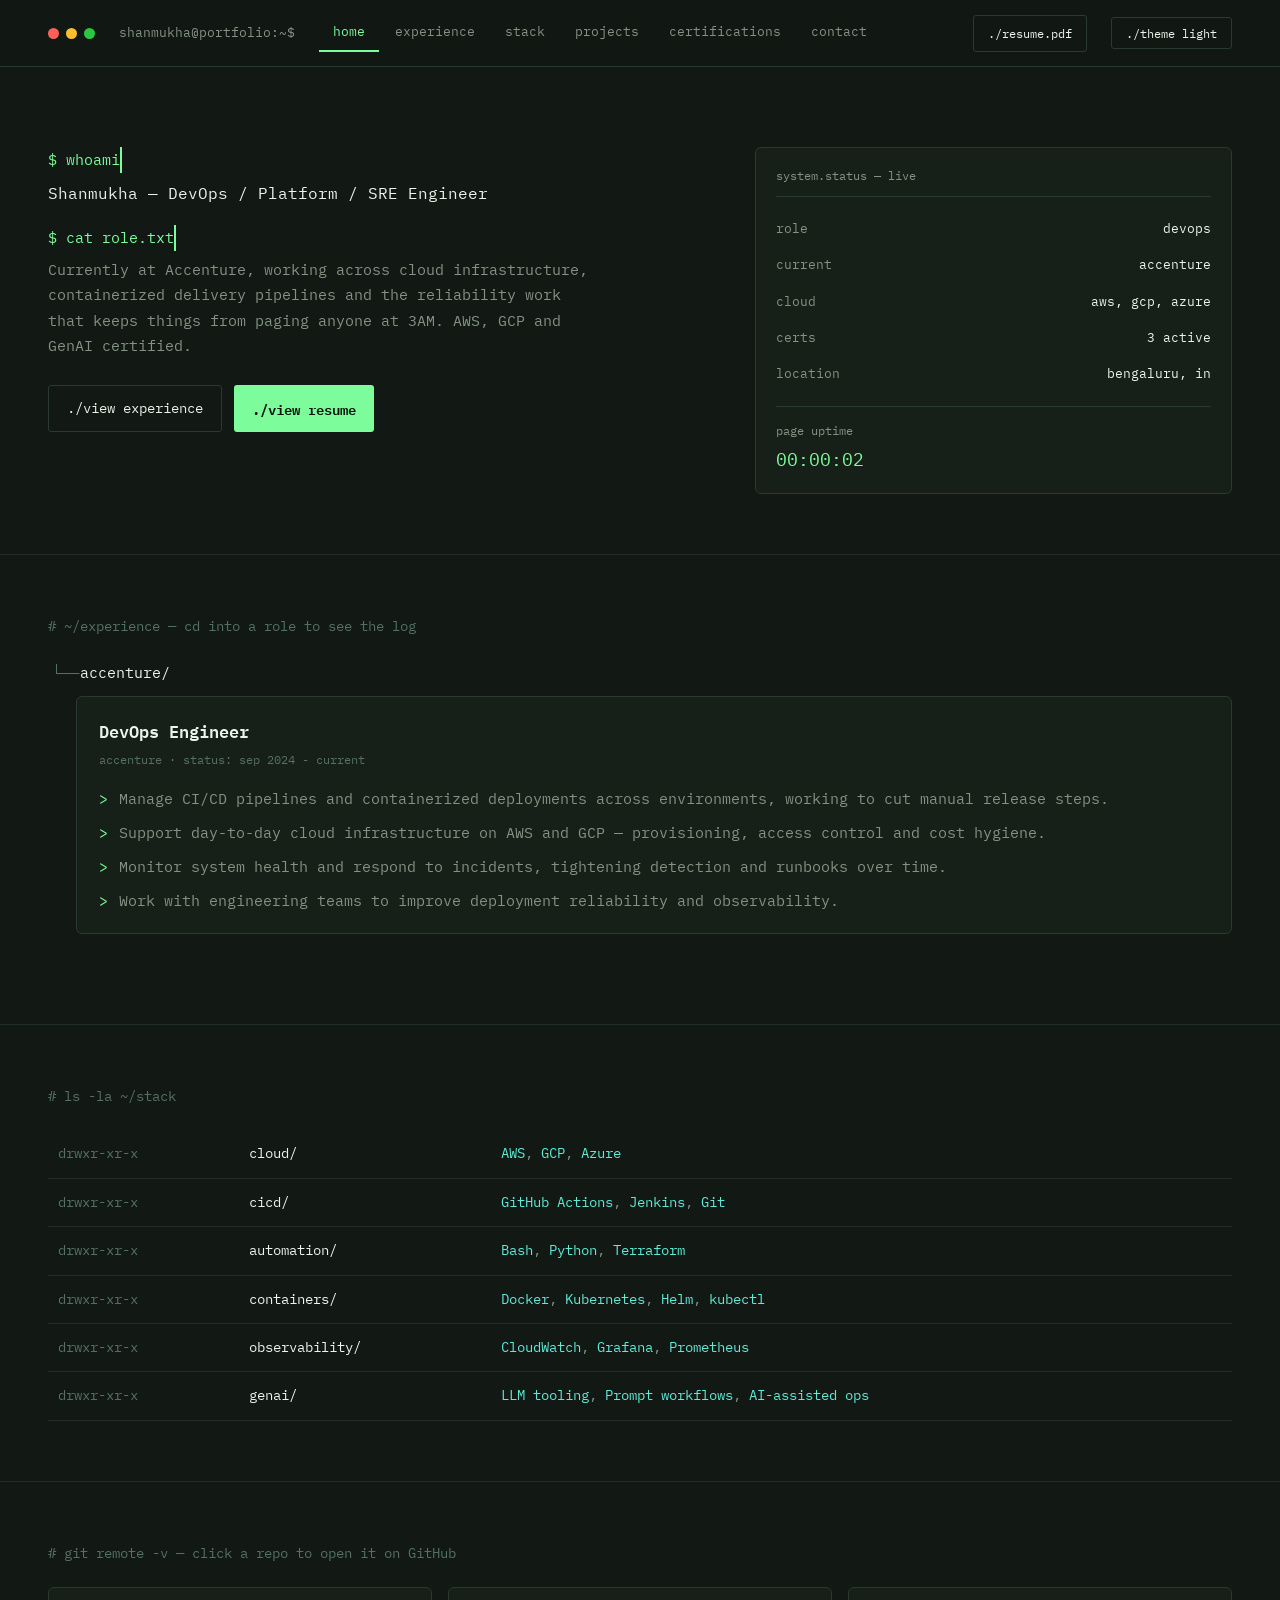
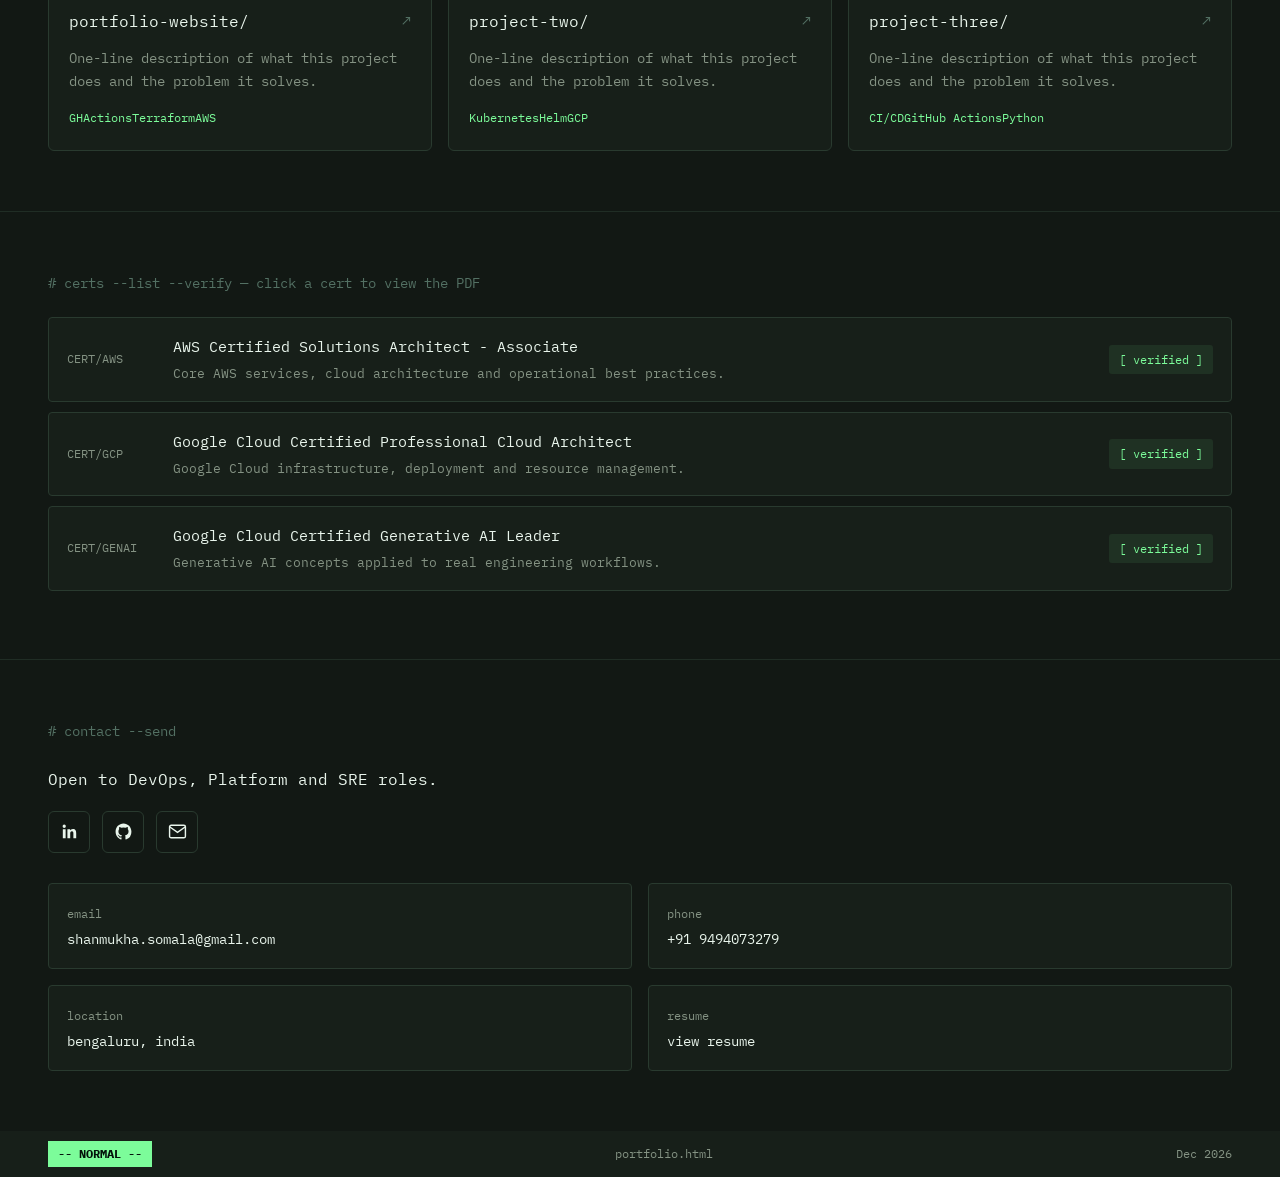
==== commit 53857715: "pdfViewChange" ====
--- a/shanmukha-tech/index.html
+++ b/shanmukha-tech/index.html
@@ -22,10 +22,7 @@
     <a class="tab" href="#certifications">certifications</a>
     <a class="tab" href="#contact">contact</a>
   </nav>
-  <!-- Replace the href below with your actual Google Drive "view" link,
-       e.g. https://drive.google.com/file/d/1dHy4QUrtgDfbXy6TVg0ZnDCFoSsvsnTI/view?usp=drive_link
-       Keep target="_blank" so it opens the Drive preview, not a direct download. -->
-  <a class="resfile js-resume-link" href="https://drive.google.com/file/d/1dHy4QUrtgDfbXy6TVg0ZnDCFoSsvsnTI/view?usp=drive_link" target="_blank" rel="noopener">./resume.pdf</a>
+  <a class="resfile js-pdf-link" data-title="resume.pdf" href="https://drive.google.com/file/d/1dHy4QUrtgDfbXy6TVg0ZnDCFoSsvsnTI/view?usp=drive_link" target="_blank" rel="noopener">./resume.pdf</a>
   <button class="theme-toggle" id="themeToggle" type="button" aria-pressed="false">./theme light</button>
 </div>
 
@@ -41,13 +38,13 @@
           at 3AM. AWS, GCP and GenAI certified.</p>
         <div class="cta-row">
           <a href="#experience" class="btn btn-outline">./view experience</a>
-          <a href="https://drive.google.com/file/d/1dHy4QUrtgDfbXy6TVg0ZnDCFoSsvsnTI/view?usp=drive_link" target="_blank" rel="noopener" class="btn btn-solid js-resume-link">./view resume</a>
+          <a href="https://drive.google.com/file/d/1dHy4QUrtgDfbXy6TVg0ZnDCFoSsvsnTI/view?usp=drive_link" target="_blank" rel="noopener" class="btn btn-solid js-pdf-link" data-title="resume.pdf">./view resume</a>
         </div>
       </div>
 
       <div class="monitor">
         <div class="mtitle">system.status — live</div>
-        <div class="row"><span class="k">role</span><span class="v">devops / sre</span></div>
+        <div class="row"><span class="k">role</span><span class="v">devops</span></div>
         <div class="row"><span class="k">current</span><span class="v">accenture</span></div>
         <div class="row"><span class="k">cloud</span><span class="v">aws, gcp, azure</span></div>
         <div class="row"><span class="k">certs</span><span class="v">3 active</span></div>
@@ -80,11 +77,11 @@
   <section id="stack" class="reveal">
     <div class="comment"># ls -la ~/stack</div>
     <table class="listing">
-      <tr><td class="perm">drwxr-xr-x</td><td class="fname">containers/</td><td class="items"><span>Docker</span><span>Kubernetes</span><span>Helm</span><span>kubectl</span></td></tr>
       <tr><td class="perm">drwxr-xr-x</td><td class="fname">cloud/</td><td class="items"><span>AWS</span><span>GCP</span><span>Azure</span></td></tr>
       <tr><td class="perm">drwxr-xr-x</td><td class="fname">cicd/</td><td class="items"><span>GitHub Actions</span><span>Jenkins</span><span>Git</span></td></tr>
+      <tr><td class="perm">drwxr-xr-x</td><td class="fname">automation/</td><td class="items"><span>Bash</span><span>Python</span><span>Terraform</span></td></tr>
+      <tr><td class="perm">drwxr-xr-x</td><td class="fname">containers/</td><td class="items"><span>Docker</span><span>Kubernetes</span><span>Helm</span><span>kubectl</span></td></tr>
       <tr><td class="perm">drwxr-xr-x</td><td class="fname">observability/</td><td class="items"><span>CloudWatch</span><span>Grafana</span><span>Prometheus</span></td></tr>
-      <tr><td class="perm">drwxr-xr-x</td><td class="fname">automation/</td><td class="items"><span>Bash</span><span>Python</span><span>Terraform</span></td></tr>
       <tr><td class="perm">drwxr-xr-x</td><td class="fname">genai/</td><td class="items"><span>LLM tooling</span><span>Prompt workflows</span><span>AI-assisted ops</span></td></tr>
     </table>
   </section>
@@ -121,24 +118,25 @@
     </div>
   </section>
 
-  <section id="certifications" class="reveal">
-    <div class="comment"># certs --list --verify</div>
+    <section id="certifications" class="reveal">
+    <div class="comment"># certs --list --verify — click a cert to view the PDF</div>
+    <!-- Replace each href below with that certificate's own Google Drive "view" link -->
     <div class="cert-log">
-      <div class="cert-item">
+      <a class="cert-item js-pdf-link" href="https://drive.google.com/file/d/1r9-gwIMExVrd4188wWsFgASLLBZb12TP/view?usp=drive_link" data-title="aws-certified.pdf">
         <span class="code">CERT/AWS</span>
-        <span><span class="name">AWS Certified</span><div class="desc">Core AWS services, cloud architecture and operational best practices.</div></span>
+        <span><span class="name">AWS Certified Solutions Architect - Associate</span><div class="desc">Core AWS services, cloud architecture and operational best practices.</div></span>
         <span class="ok">[ verified ]</span>
-      </div>
-      <div class="cert-item">
+      </a>
+      <a class="cert-item js-pdf-link" href="https://drive.google.com/file/d/1oPxzfvTaJRPDo6pwGri5J0Zm1nQT8897/view?usp=drive_link" data-title= "gcp-certified.pdf">
         <span class="code">CERT/GCP</span>
-        <span><span class="name">Google Cloud Certified</span><div class="desc">Google Cloud infrastructure, deployment and resource management.</div></span>
+        <span><span class="name">Google Cloud Certified Professional Cloud Architect</span><div class="desc">Google Cloud infrastructure, deployment and resource management.</div></span>
         <span class="ok">[ verified ]</span>
-      </div>
-      <div class="cert-item">
+      </a>
+      <a class="cert-item js-pdf-link" href="https://drive.google.com/file/d/1wAmPSuBM3DWnUpbkWYGUEssUgkDl3x_m/view?usp=drive_link" data-title="genai-certified.pdf">
         <span class="code">CERT/GENAI</span>
-        <span><span class="name">GenAI Certified</span><div class="desc">Generative AI concepts applied to real engineering workflows.</div></span>
+        <span><span class="name">Google Cloud Certified Generative AI Leader</span><div class="desc">Generative AI concepts applied to real engineering workflows.</div></span>
         <span class="ok">[ verified ]</span>
-      </div>
+      </a>
     </div>
   </section>
 
@@ -146,7 +144,6 @@
     <div class="comment"># contact --send</div>
     <div class="term-out">Open to DevOps, Platform and SRE roles.</div>
 
-    <!-- Replace the LinkedIn and GitHub hrefs below with your real profile URLs -->
     <div class="social-row">
       <a class="social-btn" href="https://www.linkedin.com/in/sshanmukha/" target="_blank" rel="noopener" aria-label="LinkedIn">
         <svg width="19" height="19" viewBox="0 0 24 24" fill="currentColor"><path d="M20.45 20.45h-3.55v-5.57c0-1.33-.03-3.04-1.85-3.04-1.86 0-2.14 1.45-2.14 2.94v5.67H9.36V9h3.41v1.56h.05c.48-.9 1.64-1.85 3.37-1.85 3.6 0 4.27 2.37 4.27 5.45v6.29zM5.34 7.43a2.06 2.06 0 1 1 0-4.12 2.06 2.06 0 0 1 0 4.12zM7.11 20.45H3.56V9h3.55v11.45z"/></svg>
@@ -159,7 +156,7 @@
       </a>
     </div>
     <div class="contact-grid">
-      <a class="cline js-email-link" href="mailto:shanmukha.somala@gmail.com" data-to="shanmukha.somala@gmail.com" data-subject="Opportunity — DevOps/Platform/SRE role" id="emailLine">
+      <a class="cline js-email-link" href="mailto:shanmukha.somala@gmail.com" data-to="shanmukha.somala@gmail.com" data-subject="Opportunity - DevOps/Platform/SRE role" id="emailLine">
         <span><span class="k">email</span><div class="v">shanmukha.somala@gmail.com</div></span>
         <span class="copied-tag" id="copiedTag">click to email</span>
       </a>
@@ -167,7 +164,7 @@
         <span><span class="k">phone</span><div class="v">+91 9494073279</div></span>
       </a>
       <div class="cline"><span><span class="k">location</span><div class="v">bengaluru, india</div></span></div>
-      <a class="cline js-resume-link" href="https://drive.google.com/file/d/1dHy4QUrtgDfbXy6TVg0ZnDCFoSsvsnTI/view?usp=drive_link" target="_blank" rel="noopener"><span><span class="k">resume</span><div class="v">view resume</div></span></a>
+      <a class="cline js-pdf-link" data-title="resume.pdf" href="https://drive.google.com/file/d/1dHy4QUrtgDfbXy6TVg0ZnDCFoSsvsnTI/view?usp=drive_link" target="_blank" rel="noopener"><span><span class="k">resume</span><div class="v">view resume</div></span></a>
     </div>
   </section>
 </main>
@@ -184,12 +181,12 @@
   <div class="resume-modal-panel" role="dialog" aria-modal="true" aria-label="Resume preview">
     <div class="resume-modal-bar">
       <div class="dots"><span></span><span></span><span></span></div>
-      <span class="path">resume.pdf</span>
+      <span class="path" id="resumeModalTitle">resume.pdf</span>
       <a id="resumeOpenNew" class="resfile" href="#" target="_blank" rel="noopener">open in drive ↗</a>
       <button class="theme-toggle" id="resumeClose" aria-label="Close resume preview">./close</button>
     </div>
     <iframe id="resumeFrame" src="" title="Resume PDF preview" loading="lazy"></iframe>
-    </div>
+  </div>
 </div>
 
 <script src="script.js"></script>
--- a/shanmukha-tech/style.css
+++ b/shanmukha-tech/style.css
@@ -169,9 +169,10 @@
   .cert-item{
     display:grid; grid-template-columns: 90px 1fr auto; gap:16px; align-items:center;
     padding:16px 18px; background:var(--bg-panel); border:1px solid var(--border); border-radius:4px; margin-bottom:8px;
-    transition: border-color .15s ease;
-  }
-  .cert-item:hover{ border-color:var(--green-dim); }
+    transition: border-color .15s ease, transform .15s ease;
+    cursor:pointer;
+  }
+  .cert-item:hover{ border-color:var(--green-dim); transform:translateY(-2px); }
   .cert-item .code{ color:var(--muted); font-size:0.76rem; }
   .cert-item .name{ color:var(--white); font-size:0.95rem; }
   .cert-item .desc{ color:var(--muted); font-size:0.8rem; margin-top:3px; }
